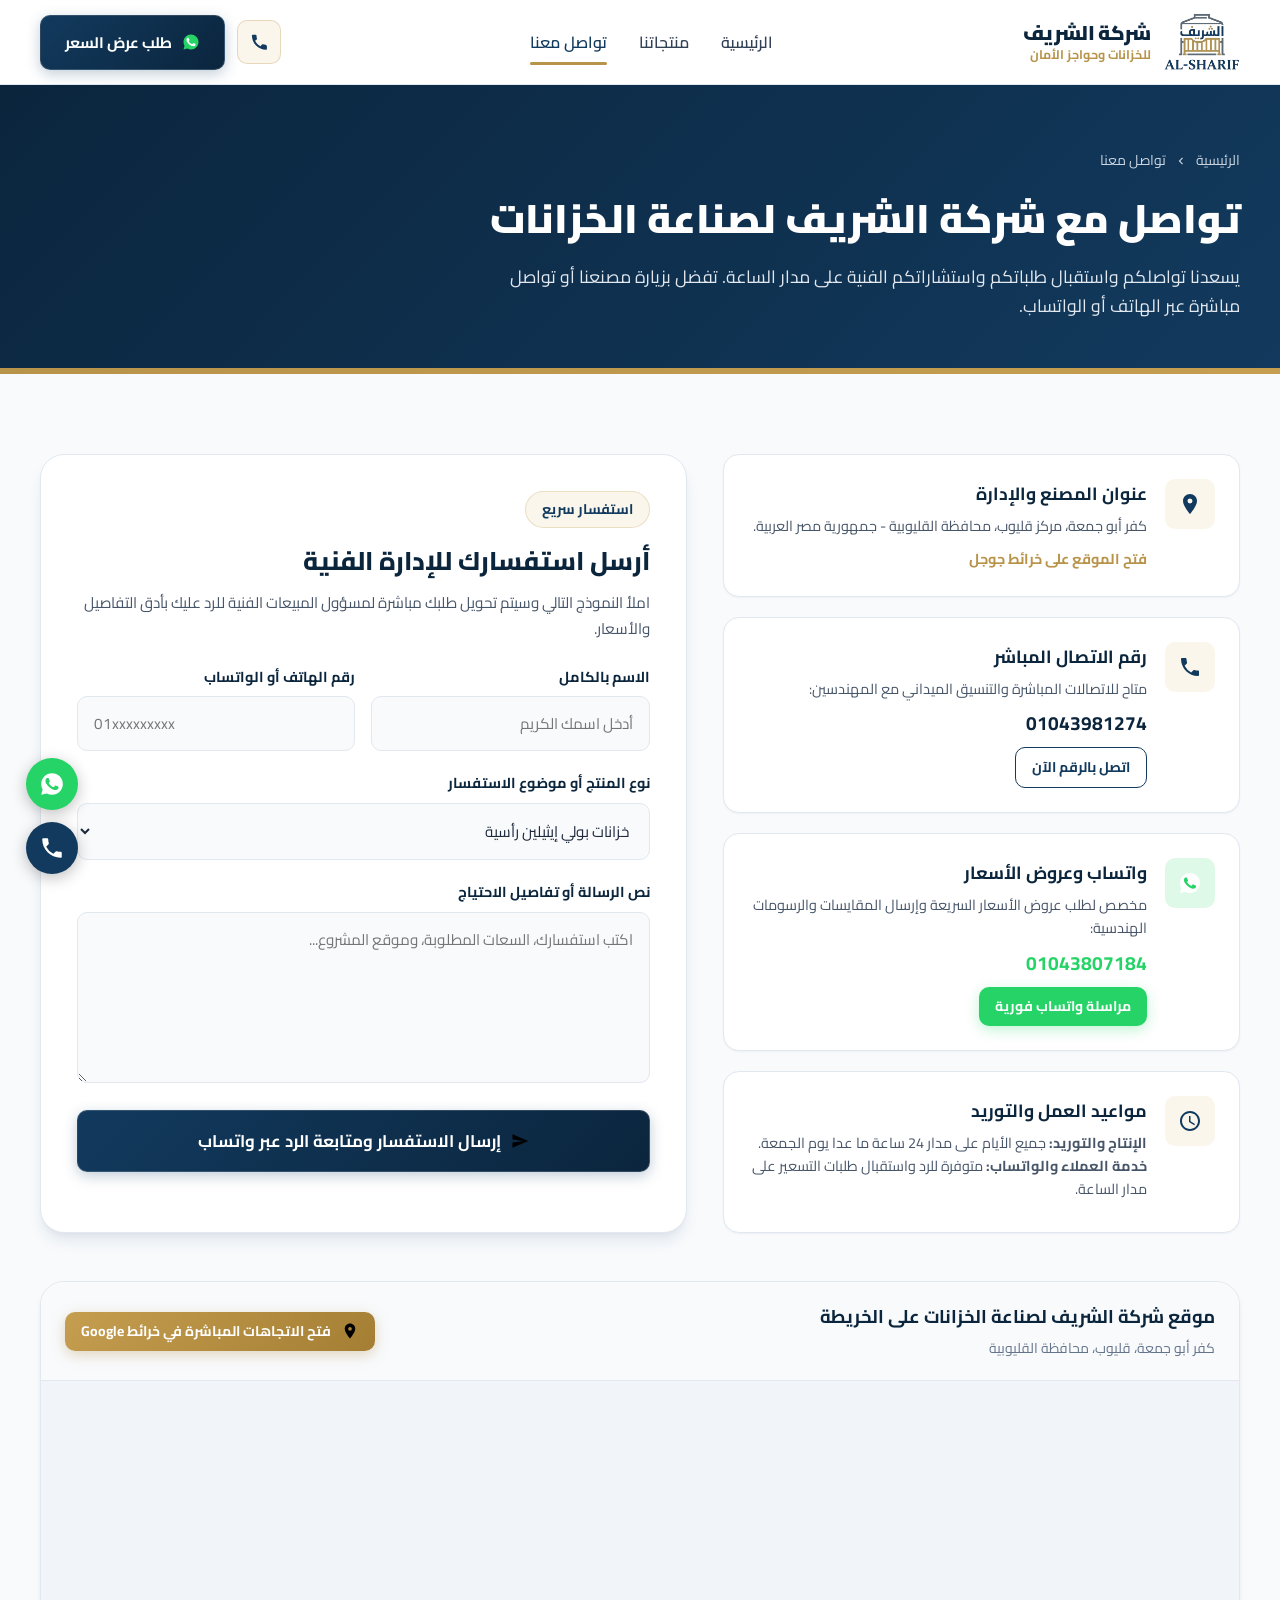
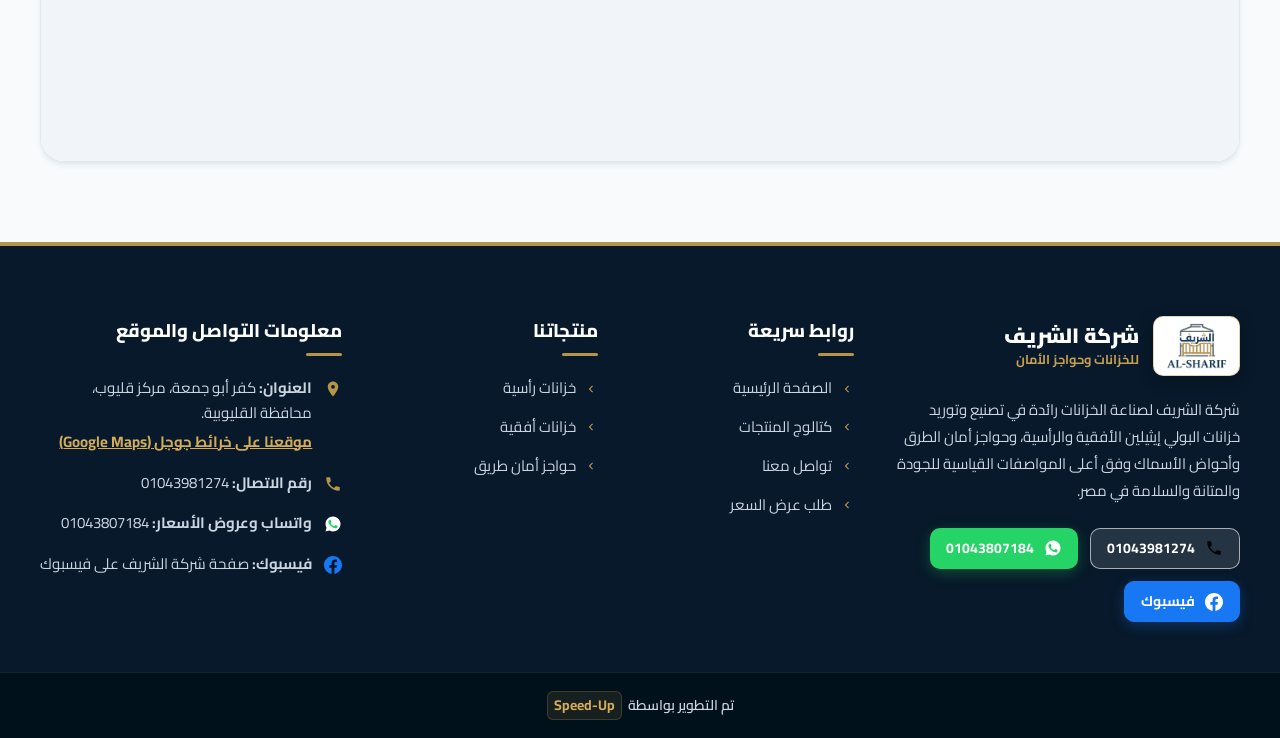
==== contact.html @ 02bcc5f8 "Initial commit: Alsherif website" ====
<!DOCTYPE html>
<html lang="ar" dir="rtl">
<head>
  <meta charset="UTF-8">
  <meta name="viewport" content="width=device-width, initial-scale=1.0">
  <meta http-equiv="X-UA-Compatible" content="ie=edge">
  
  <!-- Primary Meta Tags -->
  <title>تواصل معنا | شركة الشريف لصناعة الخزانات وحواجز الأمان</title>
  <meta name="title" content="تواصل معنا | شركة الشريف لصناعة الخزانات وحواجز الأمان">
  <meta name="description" content="تواصل مع مصنع شركة الشريف لصناعة الخزانات وحواجز الأمان في كفر أبو جمعة، مركز قليوب، محافظة القليوبية. هاتف: 01043981274، واتساب: 01043807184. استشارات فنية وعروض أسعار فورية.">
  <meta name="keywords" content="تواصل مع شركة الشريف, رقم مصنع الشريف للخزانات, عنوان مصنع خزانات قليوب, كفر ابو جمعة, اسعار خزانات المياه, ارقام مبيعات الخزانات">
  <meta name="author" content="شركة الشريف لصناعة الخزانات وحواجز الأمان">
  <meta name="publisher" content="شركة الشريف لصناعة الخزانات">
  <meta name="robots" content="index, follow, max-snippet:-1, max-image-preview:large, max-video-preview:-1">
  <meta name="theme-color" content="#031b2c">
  <link rel="canonical" href="contact.html">

  <!-- Geo-Targeting & Local SEO -->
  <meta name="geo.region" content="EG-KB">
  <meta name="geo.placename" content="قليوب، القليوبية، مصر">
  <meta name="geo.position" content="30.1792;31.2056">
  <meta name="ICBM" content="30.1792, 31.2056">

  <!-- Open Graph / Facebook -->
  <meta property="og:type" content="website">
  <meta property="og:locale" content="ar_EG">
  <meta property="og:site_name" content="شركة الشريف لصناعة الخزانات وحواجز الأمان">
  <meta property="og:title" content="تواصل معنا | شركة الشريف لصناعة الخزانات وحواجز الأمان">
  <meta property="og:description" content="أرقام هواتف، واتساب، وموقع مصنع شركة الشريف لصناعة الخزانات في قليوب - القليوبية. عروض أسعار ودعم فني على مدار 24 ساعة.">
  <meta property="og:image" content="assets/images/logo-solid.webp">
  <meta property="og:url" content="contact.html">

  <!-- Twitter Cards -->
  <meta name="twitter:card" content="summary_large_image">
  <meta name="twitter:title" content="تواصل معنا | شركة الشريف لصناعة الخزانات وحواجز الأمان">
  <meta name="twitter:description" content="أرقام هواتف وخرائط موقع مصنع شركة الشريف لصناعة الخزانات وحواجز الطرق في قليوب.">
  <meta name="twitter:image" content="assets/images/logo-solid.webp">

  <!-- Favicon -->
  <link rel="icon" type="image/webp" href="assets/images/favicon.webp">

  <!-- Stylesheet -->
  <link rel="stylesheet" href="assets/css/style.css">

  <!-- Schema.org JSON-LD Structured Data for Contact Page -->
  <script type="application/ld+json">
  {
    "@context": "https://schema.org",
    "@type": "ContactPage",
    "name": "صفحة التواصل مع شركة الشريف لصناعة الخزانات وحواجز الأمان",
    "description": "بيانات الاتصال وموقع مصنع شركة الشريف لصناعة الخزانات وحواجز الأمان في كفر أبو جمعة، قليوب، القليوبية.",
    "url": "contact.html",
    "mainEntity": {
      "@type": ["LocalBusiness", "Manufacturer"],
      "name": "شركة الشريف لصناعة الخزانات وحواجز الأمان",
      "alternateName": "شركة الشريف للخزانات",
      "telephone": "+201043981274",
      "email": "info@al-shariftanks.com",
      "image": "assets/images/logo-solid.webp",
      "logo": "assets/images/logo.webp",
      "address": {
        "@type": "PostalAddress",
        "streetAddress": "كفر أبو جمعة",
        "addressLocality": "مركز قليوب",
        "addressRegion": "محافظة القليوبية",
        "addressCountry": "EG"
      },
      "geo": {
        "@type": "GeoCoordinates",
        "latitude": 30.1792,
        "longitude": 31.2056
      },
      "hasMap": "https://maps.app.goo.gl/1Jkf1cG24rUDedsL8",
      "openingHoursSpecification": [
        {
          "@type": "OpeningHoursSpecification",
          "dayOfWeek": [
            "Saturday",
            "Sunday",
            "Monday",
            "Tuesday",
            "Wednesday",
            "Thursday"
          ],
          "opens": "00:00",
          "closes": "23:59"
        }
      ],
      "sameAs": [
        "https://www.facebook.com/profile.php?id=61594826639432"
      ]
    }
  }
  </script>
</head>
<body>

  <!-- Main Navbar -->
  <header class="navbar-main">
    <div class="container navbar-inner">
      <a href="index.html" class="brand-logo-link" aria-label="شركة الشريف للخزانات وحواجز الأمان">
        <img src="assets/images/logo.webp" alt="شعار شركة الشريف" class="brand-logo-img" width="180" height="60">
        <div class="brand-logo-text">
          <span class="brand-text-title">شركة الشريف</span>
          <span class="brand-text-sub">للخزانات وحواجز الأمان</span>
        </div>
      </a>

      <!-- Desktop Nav -->
      <nav aria-label="القائمة الرئيسية">
        <ul class="nav-links">
          <li><a href="index.html" class="nav-link">الرئيسية</a></li>
          <li><a href="products.html" class="nav-link">منتجاتنا</a></li>
          <li><a href="contact.html" class="nav-link active">تواصل معنا</a></li>
        </ul>
      </nav>

      <!-- Nav Actions -->
      <div class="nav-actions">
        <a href="tel:01043981274" class="btn-phone-quick" title="اتصل بنا: 01043981274" aria-label="الاتصال بالهاتف">
          <svg viewBox="0 0 24 24"><path d="M20.01 15.38c-1.23 0-2.42-.2-3.53-.56a.977.977 0 00-1.01.24l-1.57 1.97c-2.83-1.44-5.15-3.75-6.59-6.59l1.97-1.57c.28-.28.36-.67.25-1.02A11.36 11.36 0 019 4.29c0-.56-.45-1-1-1H4.5c-.55 0-1 .45-1 1 0 9.39 7.61 17 17 17 .55 0 1-.45 1-1v-3.5c0-.55-.45-1-.99-.91z"/></svg>
        </a>
        <button type="button" class="btn btn-primary js-open-quote-modal" data-product="طلب عام">
          <svg viewBox="0 0 24 24" width="22" height="22" aria-hidden="true" style="flex-shrink:0;">
            <path fill="#25D366" d="M12.012 2c-5.506 0-9.989 4.478-9.99 9.984a9.964 9.964 0 0 0 1.333 4.993L2 22l5.233-1.237a9.994 9.994 0 0 0 4.779 1.217h.004c5.505 0 9.988-4.478 9.989-9.984 0-2.669-1.037-5.176-2.925-7.064A9.923 9.923 0 0 0 12.012 2z"/>
            <path fill="#FFFFFF" d="M17.472 14.382c-.301-.15-1.767-.867-2.04-.966-.271-.101-.469-.15-.668.149-.198.299-.769.967-.941 1.166-.171.199-.343.224-.644.075-.3-.15-1.264-.462-2.408-1.475-.891-.788-1.493-1.762-1.665-2.06-.172-.299-.018-.46.131-.608.136-.135.301-.35.451-.524.151-.175.201-.299.301-.498.1-.2.051-.374-.025-.523-.076-.15-.671-1.62-.92-2.217-.243-.582-.49-.503-.673-.512-.174-.009-.373-.01-.572-.01-.2 0-.523.075-.797.373s-1.045 1.021-1.045 2.49 1.07 2.888 1.22 3.088c.15.199 2.107 3.215 5.103 4.512.713.308 1.27.492 1.704.629.716.228 1.368.196 1.882.119.574-.086 1.767-.723 2.016-1.42.249-.697.249-1.295.174-1.42-.074-.124-.273-.199-.573-.348z"/>
          </svg>
          <span>طلب عرض السعر</span>
        </button>
      </div>

      <!-- Mobile Call Link -->
      <a href="tel:01043981274" class="mobile-header-call" title="اتصل بنا: 01043981274" aria-label="اتصل بنا 01043981274">
        <svg viewBox="0 0 24 24" width="15" height="15" aria-hidden="true">
          <path fill="currentColor" d="M20.01 15.38c-1.23 0-2.42-.2-3.53-.56a.977.977 0 00-1.01.24l-1.57 1.97c-2.83-1.44-5.15-3.75-6.59-6.59l1.97-1.57c.28-.28.36-.67.25-1.02A11.36 11.36 0 019 4.29c0-.56-.45-1-1-1H4.5c-.55 0-1 .45-1 1 0 9.39 7.61 17 17 17 .55 0 1-.45 1-1v-3.5c0-.55-.45-1-.99-.91z"/>
        </svg>
        <span>01043981274</span>
      </a>

      <!-- Mobile Nav Toggle -->
      <button type="button" class="mobile-nav-toggle" id="mobileNavToggle" aria-label="فتح القائمة">
        <span></span>
        <span></span>
        <span></span>
      </button>
    </div>
  </header>

  <!-- Mobile Drawer -->
  <div class="mobile-drawer-overlay" id="drawerOverlay"></div>
  <aside class="mobile-drawer" id="mobileDrawer">
    <div class="drawer-header">
      <div class="drawer-brand">
        <img src="assets/images/logo.webp" alt="شركة الشريف" style="height: 48px; width: auto;">
        <div class="brand-logo-text">
          <span class="brand-text-title">شركة الشريف</span>
          <span class="brand-text-sub">للخزانات وحواجز الأمان</span>
        </div>
      </div>
      <button type="button" class="drawer-close" id="drawerClose" aria-label="إغلاق القائمة">
        <svg viewBox="0 0 24 24"><path d="M19 6.41L17.59 5 12 10.59 6.41 5 5 6.41 10.59 12 5 17.59 6.41 19 12 13.41 17.59 19 19 17.59 13.41 12z"/></svg>
      </button>
    </div>
    <ul class="drawer-links">
      <li><a href="index.html" class="drawer-link">الرئيسية</a></li>
      <li><a href="products.html" class="drawer-link">منتجاتنا</a></li>
      <li><a href="contact.html" class="drawer-link active">تواصل معنا</a></li>
    </ul>
    <div class="drawer-actions">
      <a href="tel:01043981274" class="btn btn-outline-navy" style="width: 100%;">
        <svg viewBox="0 0 24 24"><path d="M6.62 10.79a15.053 15.053 0 006.59 6.59l2.2-2.2c.27-.27.67-.36 1.02-.24 1.12.37 2.33.57 3.57.57.55 0 1 .45 1 1V20c0 .55-.45 1-1 1-9.39 0-17-7.61-17-17 0-.55.45-1 1-1h3.5c.55 0 1 .45 1 1 0 1.25.2 2.45.57 3.57.11.35.03.74-.25 1.02l-2.2 2.2z"/></svg>
        <span>اتصل بنا: 01043981274</span>
      </a>
      <button type="button" class="btn btn-accent js-open-quote-modal" style="width: 100%;">
        <svg viewBox="0 0 24 24" width="22" height="22" aria-hidden="true" style="flex-shrink:0;"><path fill="#25D366" d="M12.012 2c-5.506 0-9.989 4.478-9.99 9.984a9.964 9.964 0 0 0 1.333 4.993L2 22l5.233-1.237a9.994 9.994 0 0 0 4.779 1.217h.004c5.505 0 9.988-4.478 9.989-9.984 0-2.669-1.037-5.176-2.925-7.064A9.923 9.923 0 0 0 12.012 2z"/><path fill="#FFFFFF" d="M17.472 14.382c-.301-.15-1.767-.867-2.04-.966-.271-.101-.469-.15-.668.149-.198.299-.769.967-.941 1.166-.171.199-.343.224-.644.075-.3-.15-1.264-.462-2.408-1.475-.891-.788-1.493-1.762-1.665-2.06-.172-.299-.018-.46.131-.608.136-.135.301-.35.451-.524.151-.175.201-.299.301-.498.1-.2.051-.374-.025-.523-.076-.15-.671-1.62-.92-2.217-.243-.582-.49-.503-.673-.512-.174-.009-.373-.01-.572-.01-.2 0-.523.075-.797.373s-1.045 1.021-1.045 2.49 1.07 2.888 1.22 3.088c.15.199 2.107 3.215 5.103 4.512.713.308 1.27.492 1.704.629.716.228 1.368.196 1.882.119.574-.086 1.767-.723 2.016-1.42.249-.697.249-1.295.174-1.42-.074-.124-.273-.199-.573-.348z"/></svg>
        <span>طلب عرض السعر</span>
      </button>
    </div>
  </aside>

  <main>
    <!-- Page Header Banner -->
    <section class="page-header-banner">
      <div class="container">
        <div class="breadcrumbs">
          <a href="index.html">الرئيسية</a>
          <svg viewBox="0 0 24 24"><path d="M15.41 7.41L10.83 12l4.58 4.59L14 18l-6-6 6-6 1.41 1.41z"/></svg>
          <span>تواصل معنا</span>
        </div>
        <h1 style="font-size: 2.5rem; font-weight: 900; margin-bottom: 10px;">تواصل مع شركة الشريف لصناعة الخزانات</h1>
        <p style="color: var(--color-slate-200); font-size: 1.1rem; max-width: 750px;">
          يسعدنا تواصلكم واستقبال طلباتكم واستشاراتكم الفنية على مدار الساعة. تفضل بزيارة مصنعنا أو تواصل مباشرة عبر الهاتف أو الواتساب.
        </p>
      </div>
    </section>

    <!-- Main Contact Section -->
    <section class="contact-section">
      <div class="container">
        <div class="contact-layout-grid">

          <!-- Left Column: Contact Cards -->
          <div class="contact-cards-col">

            <!-- Card 1: Factory Location -->
            <div class="contact-info-card">
              <div class="contact-card-icon">
                <svg viewBox="0 0 24 24"><path d="M12 2C8.13 2 5 5.13 5 9c0 5.25 7 13 7 13s7-7.75 7-13c0-3.87-3.13-7-7-7zm0 9.5a2.5 2.5 0 010-5 2.5 2.5 0 010 5z"/></svg>
              </div>
              <div class="contact-card-body">
                <h3>عنوان المصنع والإدارة</h3>
                <p>كفر أبو جمعة، مركز قليوب، محافظة القليوبية - جمهورية مصر العربية.</p>
                <a href="https://maps.app.goo.gl/1Jkf1cG24rUDedsL8" target="_blank" rel="noopener noreferrer" class="contact-card-link">
                  <span>فتح الموقع على خرائط جوجل</span>
                  <svg viewBox="0 0 24 24"><path d="M14 5l7 7m0 0l-7 7m7-7H3"/></svg>
                </a>
              </div>
            </div>

            <!-- Card 2: Phone Call -->
            <div class="contact-info-card">
              <div class="contact-card-icon">
                <svg viewBox="0 0 24 24"><path d="M6.62 10.79a15.053 15.053 0 006.59 6.59l2.2-2.2c.27-.27.67-.36 1.02-.24 1.12.37 2.33.57 3.57.57.55 0 1 .45 1 1V20c0 .55-.45 1-1 1-9.39 0-17-7.61-17-17 0-.55.45-1 1-1h3.5c.55 0 1 .45 1 1 0 1.25.2 2.45.57 3.57.11.35.03.74-.25 1.02l-2.2 2.2z"/></svg>
              </div>
              <div class="contact-card-body">
                <h3>رقم الاتصال المباشر</h3>
                <p>متاح للاتصالات المباشرة والتنسيق الميداني مع المهندسين:</p>
                <div style="margin-bottom: 8px;">
                  <strong style="font-size: 1.2rem; color: var(--brand-navy-dark); direction: ltr; display: inline-block;">01043981274</strong>
                </div>
                <a href="tel:01043981274" class="btn btn-outline-navy btn-sm" style="display: inline-flex;">
                  <span>اتصل بالرقم الآن</span>
                </a>
              </div>
            </div>

            <!-- Card 3: WhatsApp & Quotes -->
            <div class="contact-info-card">
              <div class="contact-card-icon" style="background: rgba(37, 211, 102, 0.15); color: #25D366;">
                <svg viewBox="0 0 24 24" width="22" height="22" aria-hidden="true" style="flex-shrink:0;">
  <path fill="#FFFFFF" d="M12.012 2c-5.506 0-9.989 4.478-9.99 9.984a9.964 9.964 0 0 0 1.333 4.993L2 22l5.233-1.237a9.994 9.994 0 0 0 4.779 1.217h.004c5.505 0 9.988-4.478 9.989-9.984 0-2.669-1.037-5.176-2.925-7.064A9.923 9.923 0 0 0 12.012 2z"/>
  <path fill="#25D366" d="M17.472 14.382c-.301-.15-1.767-.867-2.04-.966-.271-.101-.469-.15-.668.149-.198.299-.769.967-.941 1.166-.171.199-.343.224-.644.075-.3-.15-1.264-.462-2.408-1.475-.891-.788-1.493-1.762-1.665-2.06-.172-.299-.018-.46.131-.608.136-.135.301-.35.451-.524.151-.175.201-.299.301-.498.1-.2.051-.374-.025-.523-.076-.15-.671-1.62-.92-2.217-.243-.582-.49-.503-.673-.512-.174-.009-.373-.01-.572-.01-.2 0-.523.075-.797.373s-1.045 1.021-1.045 2.49 1.07 2.888 1.22 3.088c.15.199 2.107 3.215 5.103 4.512.713.308 1.27.492 1.704.629.716.228 1.368.196 1.882.119.574-.086 1.767-.723 2.016-1.42.249-.697.249-1.295.174-1.42-.074-.124-.273-.199-.573-.348z"/>
</svg>
              </div>
              <div class="contact-card-body">
                <h3>واتساب وعروض الأسعار</h3>
                <p>مخصص لطلب عروض الأسعار السريعة وإرسال المقايسات والرسومات الهندسية:</p>
                <div style="margin-bottom: 8px;">
                  <strong style="font-size: 1.2rem; color: #25D366; direction: ltr; display: inline-block;">01043807184</strong>
                </div>
                <a href="https://wa.me/201043807184" target="_blank" rel="noopener noreferrer" class="btn btn-whatsapp btn-sm" style="display: inline-flex;">
                  <span>مراسلة واتساب فورية</span>
                </a>
              </div>
            </div>

            <!-- Card 4: Working Hours -->
            <div class="contact-info-card">
              <div class="contact-card-icon">
                <svg viewBox="0 0 24 24"><path d="M11.99 2C6.47 2 2 6.48 2 12s4.47 10 9.99 10C17.52 22 22 17.52 22 12S17.52 2 11.99 2zM12 20c-4.42 0-8-3.58-8-8s3.58-8 8-8 8 3.58 8 8-3.58 8-8 8zm.5-13H11v6l5.25 3.15.75-1.23-4.5-2.67z"/></svg>
              </div>
              <div class="contact-card-body">
                <h3>مواعيد العمل والتوريد</h3>
                <p>
                  <strong>الإنتاج والتوريد:</strong> جميع الأيام على مدار 24 ساعة ما عدا يوم الجمعة.<br>
                  <strong>خدمة العملاء والواتساب:</strong> متوفرة للرد واستقبال طلبات التسعير على مدار الساعة.
                </p>
              </div>
            </div>

          </div>

          <!-- Right Column: Interactive Contact Form -->
          <div class="contact-form-box">
            <div style="margin-bottom: 24px;">
              <div class="section-tag">استفسار سريع</div>
              <h2 style="font-size: 1.6rem; font-weight: 800; color: var(--brand-navy-dark); margin-bottom: 8px;">أرسل استفسارك للإدارة الفنية</h2>
              <p style="color: var(--color-slate-600); font-size: 0.95rem;">
                املأ النموذج التالي وسيتم تحويل طلبك مباشرة لمسؤول المبيعات الفنية للرد عليك بأدق التفاصيل والأسعار.
              </p>
            </div>

            <form id="contactPageForm">
              <div class="form-row-grid">
                <div class="form-group">
                  <label for="contactName" class="form-label">الاسم بالكامل</label>
                  <input type="text" id="contactName" class="form-control" placeholder="أدخل اسمك الكريم" required>
                </div>
                <div class="form-group">
                  <label for="contactPhone" class="form-label">رقم الهاتف أو الواتساب</label>
                  <input type="tel" id="contactPhone" class="form-control" placeholder="01xxxxxxxxx" required>
                </div>
              </div>

              <div class="form-group">
                <label for="contactSubject" class="form-label">نوع المنتج أو موضوع الاستفسار</label>
                <select id="contactSubject" class="form-control" required>
                  <option value="طلب عرض سعر خزانات رأسية">خزانات بولي إيثيلين رأسية</option>
                  <option value="طلب عرض سعر خزانات أفقية">خزانات بولي إيثيلين أفقية</option>
                  <option value="طلب عرض سعر حواجز أمان">حواجز أمان طريق بولي إيثيلين</option>
                  <option value="طلب عرض سعر أحواض استزراع سمكي">أحواض استزراع وتربية أسماك</option>
                  <option value="استشارة هندسية ومواصفات خاصة">استشارة هندسية ومواصفات خاصة</option>
                  <option value="موزع معتمد أو كميات مشاريع">موزع معتمد أو طلبيات مشاريع كبرى</option>
                </select>
              </div>

              <div class="form-group">
                <label for="contactMessage" class="form-label">نص الرسالة أو تفاصيل الاحتياج</label>
                <textarea id="contactMessage" class="form-control" rows="5" placeholder="اكتب استفسارك، السعات المطلوبة، وموقع المشروع..." required></textarea>
              </div>

              <button type="submit" class="btn btn-primary btn-lg" style="width: 100%;">
                <svg viewBox="0 0 24 24"><path d="M2.01 21L23 12 2.01 3 2 10l15 2-15 2z"/></svg>
                <span>إرسال الاستفسار ومتابعة الرد عبر واتساب</span>
              </button>
            </form>
          </div>

        </div>

        <!-- Google Maps Location Wrapper -->
        <div class="map-embed-wrapper">
          <div class="map-embed-header">
            <div>
              <h3>موقع شركة الشريف لصناعة الخزانات على الخريطة</h3>
              <p style="color: var(--color-slate-500); font-size: 0.875rem; margin-top: 4px;">كفر أبو جمعة، قليوب، محافظة القليوبية</p>
            </div>
            <a href="https://maps.app.goo.gl/1Jkf1cG24rUDedsL8" target="_blank" rel="noopener noreferrer" class="btn btn-accent btn-sm">
              <svg viewBox="0 0 24 24"><path d="M12 2C8.13 2 5 5.13 5 9c0 5.25 7 13 7 13s7-7.75 7-13c0-3.87-3.13-7-7-7zm0 9.5a2.5 2.5 0 010-5 2.5 2.5 0 010 5z"/></svg>
              <span>فتح الاتجاهات المباشرة في خرائط Google</span>
            </a>
          </div>
          <div class="map-iframe-container">
            <iframe 
              src="https://www.google.com/maps/embed?pb=!1m18!1m12!1m3!1d110403.49969248446!2d31.14441065!3d30.17757915!2m3!1f0!2f0!3f0!3m2!1i1024!2i768!4f13.1!3m3!1m2!1s0x14586c0717bb5d11%3A0xc47e3a96cb4d1c1a!2z2YLYhNmK2YjYqdiMINin2YTZgtmE2YrZiNio2YrYqQ!5e0!3m2!1sar!2seg!4v1710000000000!5m2!1sar!2seg" 
              title="موقع شركة الشريف للخزانات" 
              loading="lazy" 
              referrerpolicy="no-referrer-when-downgrade">
            </iframe>
          </div>
        </div>

      </div>
    </section>
  </main>

  <!-- Main Footer -->
  <footer class="footer-main">
    <div class="container">
      <div class="footer-grid">

        <!-- Col 1: About & Logo -->
        <div class="footer-col-about">
          <a href="index.html" class="footer-brand-link" aria-label="شركة الشريف للخزانات وحواجز الأمان">
            <img src="assets/images/logo.webp" alt="شركة الشريف لصناعة الخزانات" class="footer-logo" width="200" height="60">
            <div class="footer-brand-text">
              <span class="footer-brand-title">شركة الشريف</span>
              <span class="footer-brand-sub">للخزانات وحواجز الأمان</span>
            </div>
          </a>
          <p class="footer-about-text">
            شركة الشريف لصناعة الخزانات رائدة في تصنيع وتوريد خزانات البولي إيثيلين الأفقية والرأسية، وحواجز أمان الطرق وأحواض الأسماك وفق أعلى المواصفات القياسية للجودة والمتانة والسلامة في مصر.
          </p>
          <div class="footer-direct-actions">
            <a href="tel:01043981274" class="btn btn-outline-white btn-sm" title="اتصال هاتفي">
              <svg viewBox="0 0 24 24"><path d="M6.62 10.79a15.053 15.053 0 006.59 6.59l2.2-2.2c.27-.27.67-.36 1.02-.24 1.12.37 2.33.57 3.57.57.55 0 1 .45 1 1V20c0 .55-.45 1-1 1-9.39 0-17-7.61-17-17 0-.55.45-1 1-1h3.5c.55 0 1 .45 1 1 0 1.25.2 2.45.57 3.57.11.35.03.74-.25 1.02l-2.2 2.2z"/></svg>
              <span>01043981274</span>
            </a>
            <a href="https://wa.me/201043807184" target="_blank" rel="noopener noreferrer" class="btn btn-whatsapp btn-sm" title="واتساب">
              <svg viewBox="0 0 24 24" width="22" height="22" aria-hidden="true" style="flex-shrink:0;">
  <path fill="#FFFFFF" d="M12.012 2c-5.506 0-9.989 4.478-9.99 9.984a9.964 9.964 0 0 0 1.333 4.993L2 22l5.233-1.237a9.994 9.994 0 0 0 4.779 1.217h.004c5.505 0 9.988-4.478 9.989-9.984 0-2.669-1.037-5.176-2.925-7.064A9.923 9.923 0 0 0 12.012 2z"/>
  <path fill="#25D366" d="M17.472 14.382c-.301-.15-1.767-.867-2.04-.966-.271-.101-.469-.15-.668.149-.198.299-.769.967-.941 1.166-.171.199-.343.224-.644.075-.3-.15-1.264-.462-2.408-1.475-.891-.788-1.493-1.762-1.665-2.06-.172-.299-.018-.46.131-.608.136-.135.301-.35.451-.524.151-.175.201-.299.301-.498.1-.2.051-.374-.025-.523-.076-.15-.671-1.62-.92-2.217-.243-.582-.49-.503-.673-.512-.174-.009-.373-.01-.572-.01-.2 0-.523.075-.797.373s-1.045 1.021-1.045 2.49 1.07 2.888 1.22 3.088c.15.199 2.107 3.215 5.103 4.512.713.308 1.27.492 1.704.629.716.228 1.368.196 1.882.119.574-.086 1.767-.723 2.016-1.42.249-.697.249-1.295.174-1.42-.074-.124-.273-.199-.573-.348z"/>
</svg>
              <span>01043807184</span>
            </a>
            <a href="https://www.facebook.com/profile.php?id=61594826639432" target="_blank" rel="noopener noreferrer" class="btn btn-facebook btn-sm" title="صفحتنا على فيسبوك">
              <svg viewBox="0 0 24 24" width="18" height="18" aria-hidden="true" style="flex-shrink:0;">
                <path fill="currentColor" d="M24 12.073c0-6.627-5.373-12-12-12s-12 5.373-12 12c0 5.99 4.388 10.954 10.125 11.854v-8.385H7.078v-3.47h3.047V9.43c0-3.007 1.792-4.669 4.533-4.669 1.312 0 2.686.235 2.686.235v2.953H15.83c-1.491 0-1.956.925-1.956 1.874v2.25h3.328l-.532 3.47h-2.796v8.385C19.612 23.027 24 18.062 24 12.073z"/>
              </svg>
              <span>فيسبوك</span>
            </a>
          </div>
        </div>

        <!-- Col 2: Quick Links -->
        <div>
          <h4 class="footer-title">روابط سريعة</h4>
          <ul class="footer-links-list">
            <li><a href="index.html"><svg viewBox="0 0 24 24"><path d="M15.41 7.41L10.83 12l4.58 4.59L14 18l-6-6 6-6 1.41 1.41z"/></svg><span>الصفحة الرئيسية</span></a></li>
            <li><a href="products.html"><svg viewBox="0 0 24 24"><path d="M15.41 7.41L10.83 12l4.58 4.59L14 18l-6-6 6-6 1.41 1.41z"/></svg><span>كتالوج المنتجات</span></a></li>
            <li><a href="contact.html"><svg viewBox="0 0 24 24"><path d="M15.41 7.41L10.83 12l4.58 4.59L14 18l-6-6 6-6 1.41 1.41z"/></svg><span>تواصل معنا</span></a></li>
            <li><a href="#" class="js-open-quote-modal"><svg viewBox="0 0 24 24"><path d="M15.41 7.41L10.83 12l4.58 4.59L14 18l-6-6 6-6 1.41 1.41z"/></svg><span>طلب عرض السعر</span></a></li>
          </ul>
        </div>

        <!-- Col 3: Products -->
        <div>
          <h4 class="footer-title">منتجاتنا</h4>
          <ul class="footer-links-list">
            <li><a href="products.html#vertical"><svg viewBox="0 0 24 24"><path d="M15.41 7.41L10.83 12l4.58 4.59L14 18l-6-6 6-6 1.41 1.41z"/></svg><span>خزانات رأسية</span></a></li>
            <li><a href="products.html#horizontal"><svg viewBox="0 0 24 24"><path d="M15.41 7.41L10.83 12l4.58 4.59L14 18l-6-6 6-6 1.41 1.41z"/></svg><span>خزانات أفقية</span></a></li>
            <li><a href="products.html#barriers"><svg viewBox="0 0 24 24"><path d="M15.41 7.41L10.83 12l4.58 4.59L14 18l-6-6 6-6 1.41 1.41z"/></svg><span>حواجز أمان طريق</span></a></li>
          </ul>
        </div>

        <!-- Col 4: Contact Info & Location -->
        <div>
          <h4 class="footer-title">معلومات التواصل والموقع</h4>
          <ul class="footer-contact-items">
            <li class="footer-contact-item">
              <svg viewBox="0 0 24 24"><path d="M12 2C8.13 2 5 5.13 5 9c0 5.25 7 13 7 13s7-7.75 7-13c0-3.87-3.13-7-7-7zm0 9.5a2.5 2.5 0 010-5 2.5 2.5 0 010 5z"/></svg>
              <div>
                <strong>العنوان:</strong> كفر أبو جمعة، مركز قليوب، محافظة القليوبية.
                <div style="margin-top: 4px;">
                  <a href="https://maps.app.goo.gl/1Jkf1cG24rUDedsL8" target="_blank" rel="noopener noreferrer" style="color: var(--brand-cyan-light); font-weight: 700; text-decoration: underline;">
                    موقعنا على خرائط جوجل (Google Maps)
                  </a>
                </div>
              </div>
            </li>
            <li class="footer-contact-item">
              <svg viewBox="0 0 24 24"><path d="M6.62 10.79a15.053 15.053 0 006.59 6.59l2.2-2.2c.27-.27.67-.36 1.02-.24 1.12.37 2.33.57 3.57.57.55 0 1 .45 1 1V20c0 .55-.45 1-1 1-9.39 0-17-7.61-17-17 0-.55.45-1 1-1h3.5c.55 0 1 .45 1 1 0 1.25.2 2.45.57 3.57.11.35.03.74-.25 1.02l-2.2 2.2z"/></svg>
              <div>
                <strong>رقم الاتصال:</strong> <a href="tel:01043981274">01043981274</a>
              </div>
            </li>
            <li class="footer-contact-item">
              <svg viewBox="0 0 24 24" width="22" height="22" aria-hidden="true" style="flex-shrink:0;">
  <path fill="#FFFFFF" d="M12.012 2c-5.506 0-9.989 4.478-9.99 9.984a9.964 9.964 0 0 0 1.333 4.993L2 22l5.233-1.237a9.994 9.994 0 0 0 4.779 1.217h.004c5.505 0 9.988-4.478 9.989-9.984 0-2.669-1.037-5.176-2.925-7.064A9.923 9.923 0 0 0 12.012 2z"/>
  <path fill="#25D366" d="M17.472 14.382c-.301-.15-1.767-.867-2.04-.966-.271-.101-.469-.15-.668.149-.198.299-.769.967-.941 1.166-.171.199-.343.224-.644.075-.3-.15-1.264-.462-2.408-1.475-.891-.788-1.493-1.762-1.665-2.06-.172-.299-.018-.46.131-.608.136-.135.301-.35.451-.524.151-.175.201-.299.301-.498.1-.2.051-.374-.025-.523-.076-.15-.671-1.62-.92-2.217-.243-.582-.49-.503-.673-.512-.174-.009-.373-.01-.572-.01-.2 0-.523.075-.797.373s-1.045 1.021-1.045 2.49 1.07 2.888 1.22 3.088c.15.199 2.107 3.215 5.103 4.512.713.308 1.27.492 1.704.629.716.228 1.368.196 1.882.119.574-.086 1.767-.723 2.016-1.42.249-.697.249-1.295.174-1.42-.074-.124-.273-.199-.573-.348z"/>
</svg>
              <div>
                <strong>واتساب وعروض الأسعار:</strong> <a href="https://wa.me/201043807184" target="_blank" rel="noopener noreferrer">01043807184</a>
              </div>
            </li>
            <li class="footer-contact-item">
              <svg viewBox="0 0 24 24" width="20" height="20" aria-hidden="true" style="flex-shrink:0;">
                <path fill="#1877F2" d="M24 12.073c0-6.627-5.373-12-12-12s-12 5.373-12 12c0 5.99 4.388 10.954 10.125 11.854v-8.385H7.078v-3.47h3.047V9.43c0-3.007 1.792-4.669 4.533-4.669 1.312 0 2.686.235 2.686.235v2.953H15.83c-1.491 0-1.956.925-1.956 1.874v2.25h3.328l-.532 3.47h-2.796v8.385C19.612 23.027 24 18.062 24 12.073z"/>
              </svg>
              <div>
                <strong>فيسبوك:</strong> <a href="https://www.facebook.com/profile.php?id=61594826639432" target="_blank" rel="noopener noreferrer">صفحة شركة الشريف على فيسبوك</a>
              </div>
            </li>
          </ul>
        </div>

      </div>
    </div>

    <!-- Bottom Developer Attribution -->
    <div class="footer-bottom-bar">
      <div class="container footer-bottom-inner">
        <div class="speed-up-attribution">
          <span>تم التطوير بواسطة</span>
          <a href="https://speed-up.tech/" target="_blank" rel="noopener noreferrer" class="speed-up-link" title="Speed-Up Technology">Speed-Up</a>
        </div>
      </div>
    </div>
  </footer>

  <!-- Floating Quick Actions -->
  <div class="floating-actions" aria-label="أزرار التواصل السريع">
    <a href="https://wa.me/201043807184" target="_blank" rel="noopener noreferrer" class="floating-btn floating-btn-whatsapp" title="تواصل عبر واتساب: 01043807184" aria-label="مراسلة واتساب">
      <svg viewBox="0 0 24 24" width="22" height="22" aria-hidden="true" style="flex-shrink:0;">
  <path fill="#FFFFFF" d="M12.012 2c-5.506 0-9.989 4.478-9.99 9.984a9.964 9.964 0 0 0 1.333 4.993L2 22l5.233-1.237a9.994 9.994 0 0 0 4.779 1.217h.004c5.505 0 9.988-4.478 9.989-9.984 0-2.669-1.037-5.176-2.925-7.064A9.923 9.923 0 0 0 12.012 2z"/>
  <path fill="#25D366" d="M17.472 14.382c-.301-.15-1.767-.867-2.04-.966-.271-.101-.469-.15-.668.149-.198.299-.769.967-.941 1.166-.171.199-.343.224-.644.075-.3-.15-1.264-.462-2.408-1.475-.891-.788-1.493-1.762-1.665-2.06-.172-.299-.018-.46.131-.608.136-.135.301-.35.451-.524.151-.175.201-.299.301-.498.1-.2.051-.374-.025-.523-.076-.15-.671-1.62-.92-2.217-.243-.582-.49-.503-.673-.512-.174-.009-.373-.01-.572-.01-.2 0-.523.075-.797.373s-1.045 1.021-1.045 2.49 1.07 2.888 1.22 3.088c.15.199 2.107 3.215 5.103 4.512.713.308 1.27.492 1.704.629.716.228 1.368.196 1.882.119.574-.086 1.767-.723 2.016-1.42.249-.697.249-1.295.174-1.42-.074-.124-.273-.199-.573-.348z"/>
</svg>
      <span class="floating-tooltip">طلب سعر عبر واتساب</span>
    </a>
    <a href="tel:01043981274" class="floating-btn floating-btn-phone" title="اتصال مباشر: 01043981274" aria-label="الاتصال بالهاتف">
      <svg viewBox="0 0 24 24"><path d="M6.62 10.79a15.053 15.053 0 006.59 6.59l2.2-2.2c.27-.27.67-.36 1.02-.24 1.12.37 2.33.57 3.57.57.55 0 1 .45 1 1V20c0 .55-.45 1-1 1-9.39 0-17-7.61-17-17 0-.55.45-1 1-1h3.5c.55 0 1 .45 1 1 0 1.25.2 2.45.57 3.57.11.35.03.74-.25 1.02l-2.2 2.2z"/></svg>
      <span class="floating-tooltip">اتصال مباشر</span>
    </a>
  </div>

  <!-- Modal: Quote Request -->
  <div class="modal-backdrop" id="quoteModal" role="dialog" aria-modal="true" aria-labelledby="modalTitle">
    <div class="modal-dialog">
      <div class="modal-header">
        <h3 id="modalTitle">طلب عرض سعر من شركة الشريف</h3>
        <button type="button" class="modal-close-btn js-close-quote-modal" aria-label="إغلاق النافذة">
          <svg viewBox="0 0 24 24"><path d="M19 6.41L17.59 5 12 10.59 6.41 5 5 6.41 10.59 12 5 17.59 6.41 19 12 13.41 17.59 19 19 17.59 13.41 12z"/></svg>
        </button>
      </div>
      <div class="modal-body">
        <form id="quoteRequestForm">
          <div class="form-group">
            <label for="quoteProduct" class="form-label">المنتج المطلوب</label>
                        <select id="quoteProduct" class="form-control" required>
              <option value="" disabled selected>-- اختر المنتج المطلوب --</option>
              <optgroup label="خزانات مياه بولي إيثيلين رأسية">
                <option value="خزان رأسي 500 لتر">خزان رأسي 500 لتر</option>
                <option value="خزان رأسي 1,000 لتر">خزان رأسي 1,000 لتر</option>
                <option value="خزان رأسي 1,500 لتر">خزان رأسي 1,500 لتر</option>
                <option value="خزان رأسي 2,000 لتر">خزان رأسي 2,000 لتر</option>
                <option value="خزان رأسي 3,000 لتر">خزان رأسي 3,000 لتر</option>
                <option value="خزان رأسي 5,000 لتر">خزان رأسي 5,000 لتر</option>
                <option value="خزان رأسي 7,500 لتر">خزان رأسي 7,500 لتر</option>
                <option value="خزان رأسي 10,000 لتر">خزان رأسي 10,000 لتر</option>
                <option value="خزان رأسي 15,000 لتر">خزان رأسي 15,000 لتر</option>
                <option value="خزان رأسي 20,000 لتر">خزان رأسي 20,000 لتر</option>
                <option value="خزان رأسي 30,000 لتر">خزان رأسي 30,000 لتر</option>
                <option value="حوض استزراع وتربية أسماك 1,000 لتر">حوض استزراع وتربية أسماك 1,000 لتر</option>
              </optgroup>
              <optgroup label="خزانات مياه بولي إيثيلين أفقية">
                <option value="خزان أفقي 500 لتر">خزان أفقي 500 لتر</option>
                <option value="خزان أفقي 1,000 لتر">خزان أفقي 1,000 لتر</option>
                <option value="خزان أفقي 2,000 لتر">خزان أفقي 2,000 لتر</option>
                <option value="خزان أفقي 3,000 لتر">خزان أفقي 3,000 لتر</option>
                <option value="خزان أفقي 5,000 لتر">خزان أفقي 5,000 لتر</option>
                <option value="خزان أفقي 10,000 لتر">خزان أفقي 10,000 لتر</option>
                <option value="خزان أفقي 20,000 لتر">خزان أفقي 20,000 لتر</option>
              </optgroup>
              <optgroup label="حواجز أمان الطرق بولي إيثيلين">
                <option value="حاجز أمان بولي إيثيلين برتقالي مفرد">حاجز أمان بولي إيثيلين برتقالي مفرد</option>
                <option value="حاجز أمان بولي إيثيلين أزرق مفرد">حاجز أمان بولي إيثيلين أزرق مفرد</option>
                <option value="سلسلة حواجز أمان برتقالية متصلة">سلسلة حواجز أمان برتقالية متصلة</option>
                <option value="سلسلة حواجز أمان زرقاء متصلة">سلسلة حواجز أمان زرقاء متصلة</option>
              </optgroup>
              <optgroup label="خيارات أخرى">
                <option value="طلب عام / تصنيع بمواصفات خاصة">طلب عام / تصنيع بمواصفات خاصة</option>
              </optgroup>
            </select>
          </div>

          <div class="form-row-grid">
            <div class="form-group">
              <label for="quoteName" class="form-label">الاسم بالكامل / اسم الشركة</label>
              <input type="text" id="quoteName" class="form-control" placeholder="مثال: م. أحمد مصطفى" required>
            </div>
            <div class="form-group">
              <label for="quotePhone" class="form-label">رقم الهاتف أو الواتساب</label>
              <input type="tel" id="quotePhone" class="form-control" placeholder="01xxxxxxxxx" required>
            </div>
          </div>

          <div class="form-row-grid">
            <div class="form-group">
              <label for="quoteCapacity" class="form-label">السعة المطلوبة أو الكمية</label>
              <input type="text" id="quoteCapacity" class="form-control" placeholder="مثال: 5000 لتر أو عدد 10 حواجز" required>
            </div>
            <div class="form-group">
              <label for="quoteLocation" class="form-label">مكان التوريد</label>
              <input type="text" id="quoteLocation" class="form-control" placeholder="مثال: قليوب / التجمع / العبور" required>
            </div>
          </div>

          <div class="form-group">
            <label for="quoteNotes" class="form-label">ملاحظات أو مواصفات خاصة (اختياري)</label>
            <textarea id="quoteNotes" class="form-control" rows="3" placeholder="أية مواصفات فنية إضافية، نوع السائل، نوع الملحقات المطلوبة..."></textarea>
          </div>

          <button type="submit" class="btn btn-whatsapp btn-quote-submit">
            <svg viewBox="0 0 24 24" width="22" height="22" aria-hidden="true" style="flex-shrink:0;">
  <path fill="#FFFFFF" d="M12.012 2c-5.506 0-9.989 4.478-9.99 9.984a9.964 9.964 0 0 0 1.333 4.993L2 22l5.233-1.237a9.994 9.994 0 0 0 4.779 1.217h.004c5.505 0 9.988-4.478 9.989-9.984 0-2.669-1.037-5.176-2.925-7.064A9.923 9.923 0 0 0 12.012 2z"/>
  <path fill="#25D366" d="M17.472 14.382c-.301-.15-1.767-.867-2.04-.966-.271-.101-.469-.15-.668.149-.198.299-.769.967-.941 1.166-.171.199-.343.224-.644.075-.3-.15-1.264-.462-2.408-1.475-.891-.788-1.493-1.762-1.665-2.06-.172-.299-.018-.46.131-.608.136-.135.301-.35.451-.524.151-.175.201-.299.301-.498.1-.2.051-.374-.025-.523-.076-.15-.671-1.62-.92-2.217-.243-.582-.49-.503-.673-.512-.174-.009-.373-.01-.572-.01-.2 0-.523.075-.797.373s-1.045 1.021-1.045 2.49 1.07 2.888 1.22 3.088c.15.199 2.107 3.215 5.103 4.512.713.308 1.27.492 1.704.629.716.228 1.368.196 1.882.119.574-.086 1.767-.723 2.016-1.42.249-.697.249-1.295.174-1.42-.074-.124-.273-.199-.573-.348z"/>
</svg>
            <span>إرسال طلب التسعير عبر واتساب</span>
          </button>
        </form>
      </div>
    </div>
  </div>

  <script src="assets/js/main.js"></script>
</body>
</html>
---- assets/css/style.css ----
/* ==========================================================================
   شركة الشريف لصناعة الخزانات - Main Stylesheet
   الهوية البصرية: كحلي ملكي راقٍ وذهبي صناعي ورمادي ستيل متطابق مع الشعار الجديد
   Native CSS - No AI markers - Pure Clean Typography & SVG icons
   ========================================================================== */

@import url('https://fonts.googleapis.com/css2?family=Cairo:wght@300;400;500;600;700;800;900&family=Tajawal:wght@400;500;700&display=swap');

:root {
  /* Brand Color Palette - متوافق بالكامل مع الشعار الجديد */
  --brand-navy: #123A5E;
  --brand-navy-dark: #0B253D;
  --brand-navy-deep: #07192A;
  --brand-cyan: #B8934A; /* ذهبي / نحاسي الشعار */
  --brand-cyan-light: #D4AB58;
  --brand-cyan-soft: #FBF6EC;
  --brand-accent: #C59E50;
  --brand-gold: #B8934A;
  --brand-gold-light: #D4AB58;
  --brand-gold-soft: #FBF6EC;
  --brand-steel: #5A6B7C; /* لون رمادي ستيل الخزان في الشعار */
  --brand-steel-light: #7E90A2;

  /* Neutral Shades */
  --color-white: #FFFFFF;
  --color-slate-50: #F8FAFC;
  --color-slate-100: #F1F5F9;
  --color-slate-200: #E2E8F0;
  --color-slate-300: #CBD5E1;
  --color-slate-400: #94A3B8;
  --color-slate-500: #64748B;
  --color-slate-600: #475569;
  --color-slate-700: #334155;
  --color-slate-800: #1E293B;
  --color-slate-900: #0F172A;

  /* State Colors */
  --color-success: #16A34A;
  --color-warning: #D97706;
  --color-danger: #DC2626;

  /* Shadows */
  --shadow-sm: 0 1px 2px 0 rgba(18, 58, 94, 0.05);
  --shadow-md: 0 4px 6px -1px rgba(18, 58, 94, 0.08), 0 2px 4px -2px rgba(18, 58, 94, 0.06);
  --shadow-lg: 0 10px 15px -3px rgba(18, 58, 94, 0.1), 0 4px 6px -4px rgba(18, 58, 94, 0.07);
  --shadow-xl: 0 20px 25px -5px rgba(18, 58, 94, 0.12), 0 8px 10px -6px rgba(18, 58, 94, 0.08);
  --shadow-glow: 0 0 25px rgba(184, 147, 74, 0.32);

  /* Transitions & Radii */
  --radius-sm: 6px;
  --radius-md: 10px;
  --radius-lg: 16px;
  --radius-xl: 24px;
  --radius-full: 9999px;
  --transition-fast: 0.18s ease;
  --transition-normal: 0.3s cubic-bezier(0.4, 0, 0.2, 1);
  --transition-smooth: 0.5s cubic-bezier(0.16, 1, 0.3, 1);

  /* Typography */
  --font-main: 'Cairo', system-ui, -apple-system, sans-serif;
  --font-heading: 'Cairo', system-ui, sans-serif;
}

/* Reset & Box Sizing */
*, *::before, *::after {
  box-sizing: border-box;
  margin: 0;
  padding: 0;
}

html {
  font-family: var(--font-main);
  direction: rtl;
  text-align: right;
  scroll-behavior: smooth;
  -webkit-font-smoothing: antialiased;
  -moz-osx-font-smoothing: grayscale;
  background-color: var(--color-slate-50);
  color: var(--color-slate-800);
  overflow-x: hidden;
  max-width: 100%;
  width: 100%;
}

body {
  min-height: 100vh;
  display: flex;
  flex-direction: column;
  overflow-x: hidden;
  max-width: 100%;
  width: 100%;
  position: relative;
  line-height: 1.65;
  font-size: 16px;
}

img, svg {
  display: block;
  max-width: 100%;
}

a {
  color: inherit;
  text-decoration: none;
  transition: color var(--transition-fast);
}

button, input, select, textarea {
  font-family: inherit;
  font-size: inherit;
  color: inherit;
}

button {
  cursor: pointer;
  border: none;
  background: none;
}

/* Container */
.container {
  width: 100%;
  max-width: 1240px;
  margin-left: auto;
  margin-right: auto;
  padding-left: 20px;
  padding-right: 20px;
}

/* Typography Helpers */
.section-tag {
  display: inline-flex;
  align-items: center;
  gap: 8px;
  padding: 6px 16px;
  background-color: var(--brand-cyan-soft);
  color: var(--brand-navy);
  font-size: 0.875rem;
  font-weight: 700;
  border-radius: var(--radius-full);
  border: 1px solid rgba(184, 147, 74, 0.25);
  margin-bottom: 12px;
}

.section-tag svg {
  width: 16px;
  height: 16px;
  fill: currentColor;
}

.section-title {
  font-size: 2.25rem;
  font-weight: 800;
  color: var(--brand-navy-dark);
  line-height: 1.3;
  margin-bottom: 14px;
}

.section-subtitle {
  font-size: 1.0625rem;
  color: var(--color-slate-600);
  max-width: 680px;
  line-height: 1.7;
}

.section-header {
  margin-bottom: 48px;
}

.section-header.text-center {
  text-align: center;
}

.section-header.text-center .section-subtitle {
  margin-left: auto;
  margin-right: auto;
}

/* Buttons */
.btn {
  display: inline-flex;
  align-items: center;
  justify-content: center;
  gap: 10px;
  padding: 12px 24px;
  font-weight: 700;
  font-size: 0.95rem;
  border-radius: var(--radius-md);
  transition: all var(--transition-normal);
  white-space: nowrap;
}

.btn svg {
  width: 18px;
  height: 18px;
  flex-shrink: 0;
  transition: transform var(--transition-fast);
}

.btn:hover svg {
  transform: translateX(-3px);
}

.btn-primary {
  background: linear-gradient(135deg, var(--brand-navy) 0%, var(--brand-navy-dark) 100%);
  color: var(--color-white);
  box-shadow: 0 4px 14px rgba(10, 61, 98, 0.25);
  border: 1px solid rgba(255, 255, 255, 0.15);
}

.btn-primary:hover {
  background: linear-gradient(135deg, var(--brand-navy-dark) 0%, #021a2c 100%);
  box-shadow: 0 6px 20px rgba(10, 61, 98, 0.35);
  transform: translateY(-2px);
}

.btn-accent {
  background: linear-gradient(135deg, #C59E50 0%, #A47E33 100%);
  color: var(--color-white);
  box-shadow: 0 4px 14px rgba(184, 147, 74, 0.35);
}

.btn-accent:hover {
  background: linear-gradient(135deg, #D6AF61 0%, #B8934A 100%);
  box-shadow: 0 6px 20px rgba(184, 147, 74, 0.45);
  transform: translateY(-2px);
}

.btn-outline-white {
  background: rgba(255, 255, 255, 0.12);
  color: var(--color-white);
  border: 1.5px solid rgba(255, 255, 255, 0.6);
  backdrop-filter: blur(8px);
}

.btn-outline-white:hover {
  background: var(--color-white);
  color: var(--brand-navy-dark);
  border-color: var(--color-white);
  transform: translateY(-2px);
}

.btn-outline-navy {
  background: transparent;
  color: var(--brand-navy);
  border: 1.5px solid var(--brand-navy);
}

.btn-outline-navy:hover {
  background: var(--brand-navy);
  color: var(--color-white);
  transform: translateY(-2px);
}

.btn-whatsapp {
  background: #25D366;
  color: var(--color-white);
  box-shadow: 0 4px 14px rgba(37, 211, 102, 0.28);
}

.btn-whatsapp:hover {
  background: #20BA5A;
  box-shadow: 0 6px 20px rgba(37, 211, 102, 0.38);
  transform: translateY(-2px);
}

.btn-facebook {
  background: #1877F2;
  color: var(--color-white);
  box-shadow: 0 4px 14px rgba(24, 119, 242, 0.28);
  border: 1px solid #1877F2;
}

.btn-facebook:hover {
  background: #1565C0;
  color: var(--color-white);
  box-shadow: 0 6px 20px rgba(24, 119, 242, 0.38);
  transform: translateY(-2px);
}

.btn-sm {
  padding: 8px 16px;
  font-size: 0.875rem;
}

.btn-lg {
  padding: 14px 30px;
  font-size: 1.05rem;
}

/* ==========================================================================
   Header & Navigation
   ========================================================================== */

/* Top bar */
.topbar {
  background-color: var(--brand-navy-dark);
  color: var(--color-slate-300);
  font-size: 0.8125rem;
  padding: 8px 0;
  border-bottom: 1px solid rgba(255, 255, 255, 0.08);
}

.topbar-wrapper {
  display: flex;
  justify-content: space-between;
  align-items: center;
  flex-wrap: wrap;
  gap: 12px;
}

.topbar-contacts {
  display: flex;
  align-items: center;
  gap: 20px;
  flex-wrap: wrap;
}

.topbar-item {
  display: inline-flex;
  align-items: center;
  gap: 6px;
  color: var(--color-slate-200);
  transition: color var(--transition-fast);
}

.topbar-item svg {
  width: 14px;
  height: 14px;
  fill: var(--brand-cyan);
}

.topbar-item:hover {
  color: var(--brand-cyan-light);
}

.topbar-location {
  display: inline-flex;
  align-items: center;
  gap: 6px;
  color: var(--color-slate-300);
}

.topbar-location svg {
  width: 14px;
  height: 14px;
  fill: var(--brand-cyan);
}

.topbar-location a:hover {
  color: var(--brand-cyan-light);
  text-decoration: underline;
}

/* Main Navbar */
.navbar-main {
  position: sticky;
  top: 0;
  z-index: 1000;
  background-color: rgba(255, 255, 255, 0.98);
  backdrop-filter: blur(12px);
  border-bottom: 1px solid var(--color-slate-200);
  box-shadow: var(--shadow-sm);
  transition: all var(--transition-normal);
}

.navbar-main.is-scrolled {
  box-shadow: var(--shadow-md);
  background-color: rgba(255, 255, 255, 0.98);
}

.navbar-inner {
  display: flex;
  align-items: center;
  justify-content: space-between;
  height: 84px;
}

.brand-logo-link {
  display: flex;
  align-items: center;
  gap: 12px;
  text-decoration: none;
}

.brand-logo-img {
  height: 58px;
  width: auto;
  object-fit: contain;
  transition: transform var(--transition-normal);
  flex-shrink: 0;
}

.brand-logo-link:hover .brand-logo-img {
  transform: scale(1.03);
}

.brand-logo-text {
  display: flex;
  flex-direction: column;
  justify-content: center;
  text-align: right;
}

.brand-text-title {
  font-size: 1.25rem;
  font-weight: 900;
  color: var(--brand-navy-dark);
  line-height: 1.2;
  letter-spacing: -0.3px;
  white-space: nowrap;
}

.brand-text-sub {
  font-size: 0.78rem;
  font-weight: 700;
  color: #B8934A;
  line-height: 1.2;
  margin-top: 3px;
  white-space: nowrap;
}

.drawer-brand {
  display: flex;
  align-items: center;
  gap: 10px;
}

.nav-links {
  display: flex;
  align-items: center;
  gap: 32px;
  list-style: none;
}

.nav-link {
  position: relative;
  font-weight: 600;
  font-size: 1rem;
  color: var(--color-slate-700);
  padding: 8px 0;
  transition: color var(--transition-fast);
}

.nav-link::after {
  content: '';
  position: absolute;
  bottom: 0;
  right: 0;
  width: 0;
  height: 3px;
  background-color: var(--brand-cyan);
  border-radius: var(--radius-full);
  transition: width var(--transition-normal);
}

.nav-link:hover,
.nav-link.active {
  color: var(--brand-navy);
}

.nav-link:hover::after,
.nav-link.active::after {
  width: 100%;
}

.nav-actions {
  display: flex;
  align-items: center;
  gap: 12px;
}

.btn-phone-quick {
  display: inline-flex;
  align-items: center;
  justify-content: center;
  width: 44px;
  height: 44px;
  border-radius: var(--radius-md);
  background-color: var(--brand-cyan-soft);
  color: var(--brand-navy);
  border: 1px solid rgba(184, 147, 74, 0.3);
  transition: all var(--transition-fast);
}

.btn-phone-quick svg {
  width: 20px;
  height: 20px;
  fill: currentColor;
}

.btn-phone-quick:hover {
  background-color: var(--brand-navy);
  color: var(--color-white);
  border-color: var(--brand-navy);
  transform: translateY(-2px);
}

/* Mobile Call Link & Toggle */
.mobile-header-call {
  display: none;
}

.mobile-nav-toggle {
  display: none;
  flex-direction: column;
  justify-content: center;
  gap: 5px;
  width: 42px;
  height: 42px;
  padding: 8px;
  background: var(--color-slate-100);
  border-radius: var(--radius-sm);
  border: 1px solid var(--color-slate-200);
}

.mobile-nav-toggle span {
  display: block;
  width: 100%;
  height: 2.5px;
  background-color: var(--brand-navy);
  border-radius: 2px;
  transition: all var(--transition-normal);
}

/* Mobile Drawer */
.mobile-drawer {
  position: fixed;
  top: 0;
  right: 0;
  width: 310px;
  max-width: 85vw;
  height: 100vh;
  height: 100dvh;
  background-color: var(--color-white);
  z-index: 1200;
  box-shadow: -10px 0 35px rgba(7, 25, 42, 0.25);
  display: flex;
  flex-direction: column;
  padding: 24px 20px;
  transform: translateX(105%);
  visibility: hidden;
  pointer-events: none;
  transition: transform 0.35s cubic-bezier(0.16, 1, 0.3, 1), visibility 0.35s;
}

.mobile-drawer.is-open {
  transform: translateX(0);
  visibility: visible;
  pointer-events: auto;
}

.mobile-drawer-overlay {
  position: fixed;
  inset: 0;
  background-color: rgba(6, 39, 64, 0.5);
  backdrop-filter: blur(4px);
  z-index: 1090;
  opacity: 0;
  pointer-events: none;
  transition: opacity var(--transition-normal);
}

.mobile-drawer-overlay.is-open {
  opacity: 1;
  pointer-events: auto;
}

.drawer-header {
  display: flex;
  align-items: center;
  justify-content: space-between;
  padding-bottom: 20px;
  border-bottom: 1px solid var(--color-slate-200);
  margin-bottom: 24px;
}

.drawer-close {
  width: 38px;
  height: 38px;
  display: flex;
  align-items: center;
  justify-content: center;
  border-radius: var(--radius-sm);
  background-color: var(--color-slate-100);
  color: var(--color-slate-700);
}

.drawer-close svg {
  width: 20px;
  height: 20px;
  fill: currentColor;
}

.drawer-links {
  list-style: none;
  display: flex;
  flex-direction: column;
  gap: 12px;
}

.drawer-link {
  display: flex;
  align-items: center;
  justify-content: space-between;
  padding: 12px 14px;
  font-weight: 700;
  color: var(--color-slate-800);
  border-radius: var(--radius-md);
  transition: background-color var(--transition-fast);
}

.drawer-link:hover,
.drawer-link.active {
  background-color: var(--brand-cyan-soft);
  color: var(--brand-navy);
}

.drawer-actions {
  margin-top: auto;
  display: flex;
  flex-direction: column;
  gap: 12px;
  padding-top: 24px;
  border-top: 1px solid var(--color-slate-200);
}

/* ==========================================================================
   Hero Section & Slider (Natural Bright Images - No Heavy Shadows)
   ========================================================================== */
.hero-slider-section {
  position: relative;
  width: 100%;
  height: 600px;
  background-color: var(--brand-navy-dark);
  overflow: hidden;
  direction: ltr; /* Ensures predictable smooth horizontal sliding */
}

.hero-slider-track {
  display: flex;
  width: 300%;
  height: 100%;
  transition: transform 0.75s cubic-bezier(0.25, 1, 0.4, 1);
  will-change: transform;
}

.hero-slide {
  position: relative;
  width: 33.333333%;
  height: 100%;
  flex-shrink: 0;
  overflow: hidden;
}

.hero-slide-bg {
  position: absolute;
  inset: 0;
  width: 100%;
  height: 100%;
  object-fit: cover;
  object-position: center;
  /* Natural clear image with zero dark shadow filter */
}

/* Remove dark overlay completely as requested */
.hero-slide-overlay {
  display: none;
}

.hero-slide-content {
  position: relative;
  z-index: 5;
  height: 100%;
  display: flex;
  align-items: flex-end;
  padding-bottom: 50px;
  direction: rtl; /* Arabic RTL for text inside slide */
}

/* Hero Clean Minimalist Caption & CTA (No card container) */
.hero-clean-overlay {
  position: absolute;
  inset: 0;
  background: linear-gradient(180deg, rgba(7, 25, 42, 0.08) 0%, rgba(7, 25, 42, 0) 45%, rgba(7, 25, 42, 0.75) 100%);
  pointer-events: none;
  z-index: 2;
}

.hero-clean-caption {
  position: relative;
  z-index: 5;
  max-width: 760px;
  margin-bottom: 24px;
  animation: heroTextIn 0.7s cubic-bezier(0.16, 1, 0.3, 1);
}

@keyframes heroTextIn {
  from {
    opacity: 0;
    transform: translateY(20px);
  }
  to {
    opacity: 1;
    transform: translateY(0);
  }
}

.hero-clean-title {
  font-size: clamp(1.6rem, 3.4vw, 2.6rem);
  font-weight: 800;
  color: #FFFFFF;
  line-height: 1.35;
  margin-bottom: 22px;
  text-shadow: 0 3px 12px rgba(0, 0, 0, 0.8), 0 1px 3px rgba(0, 0, 0, 0.9);
}

.btn-hero-cta {
  display: inline-flex;
  align-items: center;
  gap: 12px;
  padding: 14px 34px;
  background: linear-gradient(135deg, var(--brand-cyan) 0%, #9E7B35 100%);
  color: #FFFFFF;
  font-size: 1.05rem;
  font-weight: 700;
  border-radius: var(--radius-full);
  box-shadow: 0 6px 22px rgba(0, 0, 0, 0.4), 0 0 20px rgba(184, 147, 74, 0.45);
  border: 1.5px solid rgba(255, 255, 255, 0.35);
  text-decoration: none;
  transition: all var(--transition-normal);
}

.btn-hero-cta svg {
  width: 20px;
  height: 20px;
  fill: currentColor;
  transition: transform var(--transition-fast);
}

.btn-hero-cta:hover {
  background: linear-gradient(135deg, #D4AB58 0%, #B8934A 100%);
  color: #FFFFFF;
  transform: translateY(-3px) scale(1.02);
  box-shadow: 0 10px 28px rgba(184, 147, 74, 0.55);
}

.btn-hero-cta:hover svg {
  transform: translateX(-5px);
}

/* Slider Controls */
.hero-slider-arrows {
  position: absolute;
  bottom: 40px;
  left: 30px;
  z-index: 10;
  display: flex;
  gap: 10px;
}

.slider-arrow {
  width: 48px;
  height: 48px;
  border-radius: var(--radius-md);
  background: rgba(255, 255, 255, 0.15);
  border: 1px solid rgba(255, 255, 255, 0.25);
  backdrop-filter: blur(8px);
  color: var(--color-white);
  display: flex;
  align-items: center;
  justify-content: center;
  transition: all var(--transition-fast);
}

.slider-arrow svg {
  width: 22px;
  height: 22px;
  fill: currentColor;
}

.slider-arrow:hover {
  background: var(--brand-cyan);
  border-color: var(--brand-cyan);
  color: var(--color-white);
  transform: scale(1.05);
}

.hero-indicators {
  position: absolute;
  bottom: 40px;
  right: 50%;
  transform: translateX(50%);
  z-index: 10;
  display: flex;
  gap: 8px;
}

.hero-indicator-dot {
  width: 12px;
  height: 12px;
  border-radius: var(--radius-full);
  background: rgba(255, 255, 255, 0.35);
  border: none;
  cursor: pointer;
  transition: all var(--transition-normal);
}

.hero-indicator-dot.is-active {
  width: 32px;
  background: var(--brand-cyan);
  box-shadow: 0 0 10px var(--brand-cyan);
}

/* Hero Quick Stats Strip */
.hero-stats-strip {
  background: var(--brand-navy);
  color: var(--color-white);
  border-top: 1px solid rgba(255, 255, 255, 0.1);
  border-bottom: 1px solid rgba(255, 255, 255, 0.08);
  padding: 24px 0;
}

.stats-grid {
  display: grid;
  grid-template-columns: repeat(4, 1fr);
  gap: 20px;
}

.stat-item {
  display: flex;
  align-items: center;
  gap: 16px;
  padding: 8px 12px;
  border-left: 1px solid rgba(255, 255, 255, 0.1);
}

.stat-item:last-child {
  border-left: none;
}

.stat-icon {
  width: 48px;
  height: 48px;
  border-radius: var(--radius-md);
  background: rgba(184, 147, 74, 0.15);
  color: var(--brand-cyan-light);
  display: flex;
  align-items: center;
  justify-content: center;
  flex-shrink: 0;
}

.stat-icon svg {
  width: 24px;
  height: 24px;
  fill: currentColor;
}

.stat-content h4 {
  font-size: 1.1rem;
  font-weight: 700;
  margin-bottom: 2px;
}

.stat-content p {
  font-size: 0.85rem;
  color: var(--color-slate-300);
}

/* ==========================================================================
   Section: Why Choose Us (ليه تختار الشريف)
   ========================================================================== */
.section-features {
  padding: 90px 0;
  background-color: var(--color-white);
}

.features-grid {
  display: flex;
  flex-wrap: wrap;
  justify-content: center;
  gap: 24px;
}

.feature-card {
  flex: 0 1 calc(33.333% - 16px);
  width: calc(33.333% - 16px);
  background-color: var(--color-white);
  border: 1px solid var(--color-slate-200);
  border-radius: var(--radius-lg);
  padding: 24px 22px;
  box-shadow: 0 3px 12px rgba(10, 37, 64, 0.04);
  transition: all var(--transition-normal);
  position: relative;
  overflow: hidden;
  display: flex;
  flex-direction: column;
}

.feature-card::before {
  content: '';
  position: absolute;
  top: 0;
  right: 0;
  left: 0;
  height: 3px;
  background: linear-gradient(90deg, var(--brand-gold) 0%, var(--brand-navy) 100%);
  opacity: 0.6;
  transition: all var(--transition-normal);
}

.feature-card:hover {
  transform: translateY(-5px);
  box-shadow: 0 12px 28px rgba(10, 37, 64, 0.09);
  border-color: rgba(184, 147, 74, 0.4);
  background-color: var(--color-white);
}

.feature-card:hover::before {
  opacity: 1;
  height: 4px;
}

.feature-icon-wrapper {
  width: 48px;
  height: 48px;
  border-radius: var(--radius-md);
  background: linear-gradient(135deg, var(--brand-cyan-soft) 0%, rgba(184, 147, 74, 0.15) 100%);
  color: var(--brand-navy);
  display: flex;
  align-items: center;
  justify-content: center;
  margin-bottom: 14px;
  border: 1px solid rgba(184, 147, 74, 0.2);
  transition: all var(--transition-normal);
}

.feature-card:hover .feature-icon-wrapper {
  background: var(--brand-navy);
  color: var(--brand-cyan-light);
  transform: rotate(-4deg);
}

.feature-icon-wrapper svg {
  width: 24px;
  height: 24px;
  fill: currentColor;
}

.feature-card h3 {
  font-size: 1.1rem;
  font-weight: 700;
  color: var(--brand-navy-dark);
  margin-bottom: 8px;
}

.feature-card p {
  color: var(--color-slate-600);
  font-size: 0.875rem;
  line-height: 1.6;
}

/* ==========================================================================
   Section: Home Products Preview (More Compact Cards)
   ========================================================================== */
.section-products-preview {
  padding: 70px 0;
  background-color: var(--color-slate-100);
}

.products-grid-home {
  display: grid;
  grid-template-columns: repeat(3, 1fr);
  gap: 24px;
  margin-bottom: 35px;
  max-width: 1140px;
  margin-left: auto;
  margin-right: auto;
}

@media (max-width: 992px) {
  .products-grid-home {
    grid-template-columns: repeat(2, 1fr);
  }
}

@media (max-width: 640px) {
  .products-grid-home {
    grid-template-columns: 1fr;
  }
}

.btn-category-browse {
  display: inline-flex;
  align-items: center;
  justify-content: center;
  gap: 10px;
  width: 100%;
  padding: 12px 18px;
  background: linear-gradient(135deg, var(--brand-navy-dark) 0%, var(--brand-navy) 100%);
  color: #FFFFFF !important;
  border-radius: var(--radius-full);
  font-weight: 800;
  font-size: 0.95rem;
  text-decoration: none;
  border: 1px solid rgba(184, 147, 74, 0.35);
  box-shadow: 0 4px 14px rgba(10, 61, 98, 0.2);
  transition: all var(--transition-fast);
  margin-top: 6px;
}

.btn-category-browse:hover {
  background: linear-gradient(135deg, #B8934A 0%, #947130 100%);
  border-color: #B8934A;
  box-shadow: 0 6px 18px rgba(184, 147, 74, 0.35);
  transform: translateY(-2px);
  color: #FFFFFF !important;
}

.btn-category-browse svg {
  transition: transform var(--transition-fast);
}

.btn-category-browse:hover svg {
  transform: translateX(-4px);
}

.product-card {
  background: var(--color-white);
  border-radius: var(--radius-md);
  overflow: hidden;
  border: 1px solid var(--color-slate-200);
  box-shadow: var(--shadow-sm);
  transition: all var(--transition-normal);
  display: flex;
  flex-direction: column;
}

.product-card:hover {
  transform: translateY(-5px);
  box-shadow: var(--shadow-lg);
  border-color: rgba(184, 147, 74, 0.35);
}

.product-image-box {
  position: relative;
  height: 175px;
  background-color: var(--color-slate-100);
  overflow: hidden;
}

.product-image-box img {
  width: 100%;
  height: 100%;
  object-fit: cover;
  transition: transform 0.4s ease;
}

.product-card:hover .product-image-box img {
  transform: scale(1.05);
}

.product-badge-pill {
  position: absolute;
  top: 10px;
  right: 10px;
  padding: 3px 10px;
  background: rgba(10, 61, 98, 0.9);
  color: var(--color-white);
  font-size: 0.72rem;
  font-weight: 700;
  border-radius: var(--radius-full);
  backdrop-filter: blur(4px);
}

.product-content {
  padding: 16px 18px;
  display: flex;
  flex-direction: column;
  flex-grow: 1;
}

.product-content h3 {
  font-size: 1.05rem;
  font-weight: 700;
  color: var(--brand-navy-dark);
  margin-bottom: 6px;
}

.product-content p {
  color: var(--color-slate-600);
  font-size: 0.8125rem;
  line-height: 1.55;
  margin-bottom: 12px;
  flex-grow: 1;
}

.product-meta-list {
  list-style: none;
  display: flex;
  flex-direction: column;
  gap: 5px;
  margin-bottom: 14px;
  padding-bottom: 12px;
  border-bottom: 1px solid var(--color-slate-100);
}

.product-meta-item {
  display: flex;
  align-items: center;
  gap: 6px;
  font-size: 0.75rem;
  color: var(--color-slate-700);
}

.product-meta-item svg {
  width: 13px;
  height: 13px;
  fill: var(--brand-cyan);
  flex-shrink: 0;
}

.product-card-actions {
  display: flex;
  gap: 8px;
}

.product-card-actions .btn {
  flex: 1;
  padding: 8px 12px;
  font-size: 0.8125rem;
}

/* ==========================================================================
   Section: Partners Slider (شركاء النجاح)
   ========================================================================== */
.section-partners {
  padding: 85px 0;
  background: linear-gradient(180deg, #F8FAFC 0%, var(--color-white) 100%);
  border-top: 1px solid var(--color-slate-200);
  border-bottom: 1px solid var(--color-slate-200);
  overflow: hidden;
  position: relative;
  width: 100%;
  max-width: 100%;
}

.partners-marquee-container {
  width: 100%;
  max-width: 100%;
  overflow: hidden;
  position: relative;
  padding: 24px 0 10px;
  direction: ltr;
}

.partners-marquee-container::before,
.partners-marquee-container::after {
  content: '';
  position: absolute;
  top: 0;
  bottom: 0;
  width: 120px;
  z-index: 2;
  pointer-events: none;
}

.partners-marquee-container::before {
  right: 0;
  background: linear-gradient(to left, #F8FAFC, transparent);
}

.partners-marquee-container::after {
  left: 0;
  background: linear-gradient(to right, #F8FAFC, transparent);
}

.partners-track {
  display: flex;
  align-items: center;
  gap: 24px;
  width: max-content;
  animation: partnersScroll 40s linear infinite;
  padding: 8px 0;
}

.partners-marquee-container:hover .partners-track {
  animation-play-state: paused;
}

@keyframes partnersScroll {
  0% {
    transform: translateX(0);
  }
  100% {
    transform: translateX(50%);
  }
}

/* Distinctive Partner Card (كارت مميز لشركاء النجاح) */
.partner-card {
  display: flex;
  flex-direction: column;
  align-items: center;
  justify-content: center;
  background: var(--color-white);
  border: 1.5px solid #E2E8F0;
  border-radius: 20px;
  padding: 18px 22px;
  width: 220px;
  min-width: 220px;
  box-shadow: 0 4px 18px rgba(10, 61, 98, 0.05);
  transition: all 0.35s cubic-bezier(0.16, 1, 0.3, 1);
  position: relative;
  overflow: hidden;
  text-align: center;
}

.partner-card::before {
  content: '';
  position: absolute;
  top: 0;
  left: 0;
  right: 0;
  height: 4px;
  background: linear-gradient(90deg, #B8934A 0%, #123A5E 100%);
  opacity: 0;
  transition: opacity 0.3s ease;
}

.partner-card:hover {
  transform: translateY(-8px);
  border-color: rgba(184, 147, 74, 0.5);
  box-shadow: 0 14px 32px rgba(18, 58, 94, 0.12);
}

.partner-card:hover::before {
  opacity: 1;
}

.partner-logo-box {
  height: 72px;
  width: 100%;
  display: flex;
  align-items: center;
  justify-content: center;
  margin-bottom: 12px;
  padding: 4px 8px;
  background: #FAFCFE;
  border-radius: 12px;
  border: 1px solid rgba(18, 58, 94, 0.04);
}

.partner-logo-box img {
  max-width: 100%;
  max-height: 100%;
  width: auto;
  height: auto;
  object-fit: contain;
  transition: transform 0.35s ease;
}

.partner-card:hover .partner-logo-box img {
  transform: scale(1.08);
}

.partner-card-info {
  display: flex;
  flex-direction: column;
  gap: 3px;
  width: 100%;
}

.partner-name {
  font-size: 0.95rem;
  font-weight: 800;
  color: var(--brand-navy-dark);
  margin: 0;
  white-space: nowrap;
  overflow: hidden;
  text-overflow: ellipsis;
  line-height: 1.3;
}

.partner-tag {
  font-size: 0.74rem;
  color: #B8934A;
  font-weight: 700;
  white-space: nowrap;
  overflow: hidden;
  text-overflow: ellipsis;
}


/* ==========================================================================
   Section: Testimonials (آراء العملاء)
   ========================================================================== */
.section-testimonials {
  padding: 90px 0;
  background-color: var(--color-slate-50);
  position: relative;
}

.testimonials-slider-wrapper {
  position: relative;
  max-width: 960px;
  margin: 0 auto;
  overflow: hidden;
  padding: 10px 0 40px;
}

.testimonials-track {
  display: flex;
  transition: transform 0.6s cubic-bezier(0.16, 1, 0.3, 1);
}

.testimonial-card-slide {
  min-width: 100%;
  padding: 0 16px;
  box-sizing: border-box;
}

.testimonial-card {
  background-color: var(--color-white);
  border-radius: var(--radius-xl);
  padding: 40px 36px;
  border: 1px solid var(--color-slate-200);
  box-shadow: var(--shadow-lg);
  position: relative;
}

.testimonial-quote-icon {
  width: 44px;
  height: 44px;
  fill: rgba(184, 147, 74, 0.18);
  margin-bottom: 16px;
}

.testimonial-stars {
  display: flex;
  gap: 4px;
  margin-bottom: 18px;
}

.testimonial-stars svg {
  width: 18px;
  height: 18px;
  fill: #F59E0B;
}

.testimonial-text {
  font-size: 1.125rem;
  color: var(--color-slate-700);
  line-height: 1.8;
  margin-bottom: 24px;
  font-style: normal;
}

.testimonial-client {
  display: flex;
  align-items: center;
  gap: 16px;
  padding-top: 18px;
  border-top: 1px solid var(--color-slate-100);
}

.client-avatar-badge {
  width: 48px;
  height: 48px;
  border-radius: var(--radius-full);
  background: linear-gradient(135deg, var(--brand-navy) 0%, var(--brand-cyan) 100%);
  color: var(--color-white);
  display: flex;
  align-items: center;
  justify-content: center;
  font-weight: 800;
  font-size: 1.1rem;
}

.client-info h4 {
  font-size: 1rem;
  font-weight: 700;
  color: var(--brand-navy-dark);
}

.client-info span {
  font-size: 0.8125rem;
  color: var(--color-slate-500);
}

.testimonials-controls {
  display: flex;
  align-items: center;
  justify-content: center;
  gap: 16px;
  margin-top: 24px;
}

.testimonial-arrow {
  width: 44px;
  height: 44px;
  border-radius: var(--radius-full);
  background: var(--color-white);
  border: 1px solid var(--color-slate-300);
  color: var(--brand-navy);
  display: flex;
  align-items: center;
  justify-content: center;
  transition: all var(--transition-fast);
  box-shadow: var(--shadow-sm);
}

.testimonial-arrow svg {
  width: 20px;
  height: 20px;
  fill: currentColor;
}

.testimonial-arrow:hover {
  background: var(--brand-navy);
  color: var(--color-white);
  border-color: var(--brand-navy);
}

.testimonials-dots {
  display: flex;
  gap: 8px;
}

.test-dot {
  width: 10px;
  height: 10px;
  border-radius: var(--radius-full);
  background-color: var(--color-slate-300);
  border: none;
  cursor: pointer;
  transition: all var(--transition-fast);
}

.test-dot.is-active {
  width: 24px;
  background-color: var(--brand-cyan);
}

/* ==========================================================================
   Section: Call to Action (طلب عرض السعر والاتصال)
   ========================================================================== */
.section-cta {
  background: linear-gradient(135deg, var(--brand-navy-deep) 0%, var(--brand-navy) 60%, #084975 100%);
  color: var(--color-white);
  padding: 70px 0;
  position: relative;
  overflow: hidden;
}

.cta-box {
  display: flex;
  align-items: center;
  justify-content: space-between;
  gap: 32px;
  flex-wrap: wrap;
}

.cta-content {
  max-width: 600px;
}

.cta-content h2 {
  font-size: 2.1rem;
  font-weight: 800;
  margin-bottom: 12px;
}

.cta-content p {
  font-size: 1.05rem;
  color: var(--color-slate-200);
  line-height: 1.7;
}

.cta-actions {
  display: flex;
  align-items: center;
  gap: 16px;
  flex-wrap: wrap;
}

/* ==========================================================================
   Products Page Specifics (صفحة منتجاتنا المنفصلة)
   ========================================================================== */
.page-header-banner {
  background: linear-gradient(135deg, var(--brand-navy-dark) 0%, var(--brand-navy) 100%);
  color: var(--color-white);
  padding: 64px 0 54px;
  position: relative;
  overflow: hidden;
}

.page-header-banner::after {
  content: '';
  position: absolute;
  bottom: 0;
  left: 0;
  right: 0;
  height: 6px;
  background: linear-gradient(90deg, var(--brand-cyan) 0%, var(--brand-accent) 100%);
}

.breadcrumbs {
  display: flex;
  align-items: center;
  gap: 8px;
  font-size: 0.875rem;
  color: var(--color-slate-300);
  margin-bottom: 14px;
}

.breadcrumbs a:hover {
  color: var(--brand-cyan-light);
}

.breadcrumbs svg {
  width: 14px;
  height: 14px;
  fill: currentColor;
}

.filter-bar {
  display: flex;
  align-items: center;
  justify-content: center;
  flex-wrap: wrap;
  gap: 12px;
  margin-bottom: 40px;
}

.filter-btn {
  padding: 10px 22px;
  font-weight: 700;
  font-size: 0.9375rem;
  border-radius: var(--radius-full);
  background-color: var(--color-white);
  color: var(--color-slate-700);
  border: 1px solid var(--color-slate-200);
  transition: all var(--transition-fast);
}

.filter-btn:hover,
.filter-btn.is-active {
  background-color: var(--brand-navy);
  color: var(--color-white);
  border-color: var(--brand-navy);
  box-shadow: var(--shadow-md);
}

/* ==========================================================================
   New Modern Product Cards (Exact Match to Design Reference)
   ========================================================================== */
.products-catalog-grid {
  display: grid;
  grid-template-columns: repeat(3, 1fr);
  gap: 24px;
  margin-bottom: 50px;
}

.modern-product-card {
  background: var(--color-white);
  border-radius: 20px;
  border: 1px solid #E2E8F0;
  box-shadow: 0 4px 20px rgba(10, 61, 98, 0.05);
  padding: 16px;
  display: flex;
  flex-direction: column;
  transition: transform 0.25s ease, box-shadow 0.25s ease, border-color 0.25s ease;
  position: relative;
  scroll-margin-top: 95px;
}

@media (max-width: 768px) {
  .modern-product-card {
    scroll-margin-top: 80px;
  }
}

.products-grid-home .modern-product-card {
  cursor: pointer;
}

.modern-product-card:hover {
  transform: translateY(-5px);
  box-shadow: 0 12px 28px rgba(10, 61, 98, 0.1);
  border-color: rgba(184, 147, 74, 0.4);
}

.modern-card-img-box {
  position: relative;
  background-color: #F8FAFC;
  border-radius: 16px;
  height: 230px;
  display: flex;
  align-items: center;
  justify-content: center;
  overflow: hidden;
  margin-bottom: 14px;
  padding: 8px;
}

.modern-card-img-box img {
  max-width: 100%;
  max-height: 100%;
  width: auto;
  height: auto;
  object-fit: contain;
  transition: transform 0.4s ease;
}

.modern-product-card:hover .modern-card-img-box img {
  transform: scale(1.04);
}

/* Floating Top Badges */
.card-floating-badge {
  position: absolute;
  top: 12px;
  right: 12px;
  z-index: 2;
  font-size: 0.78rem;
  font-weight: 700;
  padding: 4px 14px;
  border-radius: var(--radius-full);
  color: var(--color-white);
  box-shadow: 0 2px 8px rgba(0, 0, 0, 0.12);
  letter-spacing: -0.2px;
}

.badge-navy {
  background: linear-gradient(135deg, #123A5E 0%, #082138 100%);
  border: 1px solid rgba(184, 147, 74, 0.35);
}

.badge-gold {
  background: linear-gradient(135deg, #C59E50 0%, #A47E33 100%);
  color: var(--color-white);
  box-shadow: 0 2px 8px rgba(184, 147, 74, 0.35);
}

.badge-orange {
  background: linear-gradient(135deg, #E65100 0%, #F57C00 100%);
}

.badge-cyan {
  background: linear-gradient(135deg, #123A5E 0%, #1d4e79 100%);
}

/* Meta Category & Capacity Row */
.modern-card-meta-row {
  display: flex;
  align-items: center;
  justify-content: space-between;
  margin-bottom: 8px;
}

.modern-category-tag {
  color: #B8934A;
  font-size: 0.85rem;
  font-weight: 800;
}

.modern-capacity-pill {
  background-color: rgba(18, 58, 94, 0.05);
  color: var(--brand-navy);
  font-size: 0.82rem;
  font-weight: 800;
  padding: 3px 12px;
  border-radius: 6px;
  border: 1px solid rgba(184, 147, 74, 0.3);
}

.modern-card-title {
  font-size: 1.25rem;
  font-weight: 800;
  color: var(--brand-navy-dark);
  line-height: 1.35;
  margin-bottom: 8px;
}

.modern-card-desc {
  color: var(--color-slate-600);
  font-size: 0.85rem;
  line-height: 1.6;
  margin-bottom: 14px;
  min-height: 44px;
}

/* Features List with dashed top border */
.modern-card-features {
  border-top: 1px dashed rgba(184, 147, 74, 0.3);
  padding-top: 14px;
  margin-top: auto;
  margin-bottom: 16px;
  display: flex;
  flex-wrap: wrap;
  gap: 8px;
}

.modern-feature-pill {
  display: inline-flex;
  align-items: center;
  gap: 6px;
  background-color: #F8FAFC;
  border: 1px solid rgba(18, 58, 94, 0.08);
  border-radius: 6px;
  padding: 4px 10px;
  font-size: 0.78rem;
  color: var(--brand-navy);
  font-weight: 600;
}

.modern-feature-pill svg {
  width: 13px;
  height: 13px;
  fill: #B8934A; /* Brand Gold checkmark */
  flex-shrink: 0;
}

/* Action Buttons Row */
.modern-card-actions {
  display: flex;
  align-items: center;
  gap: 8px;
}

.btn-card-whatsapp {
  flex: 1.25;
  display: inline-flex;
  align-items: center;
  justify-content: center;
  gap: 6px;
  background: linear-gradient(135deg, #25D366 0%, #20BA5A 100%);
  color: var(--color-white);
  padding: 10px 14px;
  border-radius: var(--radius-full);
  font-weight: 700;
  font-size: 0.86rem;
  transition: all var(--transition-fast);
  box-shadow: 0 4px 12px rgba(37, 211, 102, 0.28);
  text-decoration: none;
}

.btn-card-whatsapp:hover {
  background: linear-gradient(135deg, #20BA5A 0%, #1DA851 100%);
  box-shadow: 0 6px 16px rgba(37, 211, 102, 0.4);
  transform: translateY(-2px);
}

.btn-card-whatsapp svg {
  width: 18px;
  height: 18px;
  flex-shrink: 0;
}

.btn-card-specs {
  flex: 1;
  display: inline-flex;
  align-items: center;
  justify-content: center;
  gap: 6px;
  background-color: var(--color-white);
  color: var(--brand-navy);
  border: 1.5px solid rgba(18, 58, 94, 0.2);
  padding: 9px 10px;
  border-radius: var(--radius-full);
  font-weight: 700;
  font-size: 0.82rem;
  transition: all var(--transition-fast);
  cursor: pointer;
}

.btn-card-specs:hover {
  background-color: rgba(184, 147, 74, 0.08);
  border-color: #B8934A;
  color: #123A5E;
  transform: translateY(-2px);
}


.btn-card-specs svg {
  width: 15px;
  height: 15px;
  fill: #D97706; /* orange info icon */
}

@media (max-width: 1024px) {
  .products-catalog-grid {
    grid-template-columns: repeat(2, 1fr);
  }
}

@media (max-width: 640px) {
  .products-catalog-grid {
    grid-template-columns: 1fr;
  }
}

.feature-pill svg {
  width: 14px;
  height: 14px;
  fill: var(--brand-cyan);
}

.product-detailed-actions {
  margin-top: auto;
  display: flex;
  gap: 12px;
  padding-top: 16px;
  border-top: 1px solid var(--color-slate-100);
}

.product-detailed-actions .btn {
  flex: 1;
}

/* ==========================================================================
   Contact Page Specifics (صفحة تواصل معنا المنفصلة)
   ========================================================================== */
.contact-section {
  padding: 80px 0;
}

.contact-layout-grid {
  display: grid;
  grid-template-columns: 1fr 1.25fr;
  gap: 36px;
}

.contact-cards-col {
  display: flex;
  flex-direction: column;
  gap: 20px;
}

.contact-info-card {
  background: var(--color-white);
  border-radius: var(--radius-lg);
  padding: 24px;
  border: 1px solid var(--color-slate-200);
  box-shadow: var(--shadow-sm);
  display: flex;
  align-items: flex-start;
  gap: 18px;
  transition: all var(--transition-normal);
}

.contact-info-card:hover {
  border-color: rgba(184, 147, 74, 0.4);
  transform: translateY(-4px);
  box-shadow: var(--shadow-md);
}

.contact-card-icon {
  width: 50px;
  height: 50px;
  border-radius: var(--radius-md);
  background: var(--brand-cyan-soft);
  color: var(--brand-navy);
  display: flex;
  align-items: center;
  justify-content: center;
  flex-shrink: 0;
}

.contact-card-icon svg {
  width: 24px;
  height: 24px;
  fill: currentColor;
}

.contact-card-body h3 {
  font-size: 1.1rem;
  font-weight: 700;
  color: var(--brand-navy-dark);
  margin-bottom: 6px;
}

.contact-card-body p {
  color: var(--color-slate-600);
  font-size: 0.9rem;
  line-height: 1.6;
  margin-bottom: 8px;
}

.contact-card-link {
  display: inline-flex;
  align-items: center;
  gap: 6px;
  color: var(--brand-cyan);
  font-weight: 700;
  font-size: 0.9rem;
}

.contact-card-link:hover {
  color: var(--brand-navy);
}

.contact-card-link svg {
  width: 14px;
  height: 14px;
  fill: currentColor;
}

/* Contact Form Box */
.contact-form-box {
  background: var(--color-white);
  border-radius: var(--radius-xl);
  padding: 36px;
  border: 1px solid var(--color-slate-200);
  box-shadow: var(--shadow-lg);
}

.form-group {
  margin-bottom: 20px;
}

.form-label {
  display: block;
  font-weight: 700;
  font-size: 0.9rem;
  color: var(--brand-navy-dark);
  margin-bottom: 8px;
}

.form-control {
  width: 100%;
  padding: 12px 16px;
  border-radius: var(--radius-md);
  border: 1.5px solid var(--color-slate-200);
  background-color: var(--color-slate-50);
  font-size: 0.95rem;
  color: var(--color-slate-800);
  transition: all var(--transition-fast);
}

.form-control:focus {
  outline: none;
  border-color: var(--brand-cyan);
  background-color: var(--color-white);
  box-shadow: 0 0 0 3px rgba(184, 147, 74, 0.15);
}

textarea.form-control {
  resize: vertical;
  min-height: 120px;
}

.form-row-grid {
  display: grid;
  grid-template-columns: 1fr 1fr;
  gap: 16px;
}

/* Map Card */
.map-embed-wrapper {
  margin-top: 48px;
  background: var(--color-white);
  border-radius: var(--radius-xl);
  overflow: hidden;
  border: 1px solid var(--color-slate-200);
  box-shadow: var(--shadow-md);
}

.map-embed-header {
  padding: 20px 24px;
  background-color: var(--color-slate-50);
  border-bottom: 1px solid var(--color-slate-200);
  display: flex;
  align-items: center;
  justify-content: space-between;
  flex-wrap: wrap;
  gap: 12px;
}

.map-embed-header h3 {
  font-size: 1.15rem;
  font-weight: 700;
  color: var(--brand-navy-dark);
}

.map-iframe-container {
  width: 100%;
  height: 380px;
  background-color: var(--color-slate-100);
}

.map-iframe-container iframe {
  width: 100%;
  height: 100%;
  border: none;
}

/* ==========================================================================
   Modal: Quote Request (طلب عرض السعر)
   ========================================================================== */
.modal-backdrop {
  position: fixed;
  inset: 0;
  background: rgba(6, 39, 64, 0.65);
  backdrop-filter: blur(6px);
  z-index: 2000;
  display: flex;
  align-items: center;
  justify-content: center;
  padding: 20px;
  opacity: 0;
  visibility: hidden;
  transition: all var(--transition-normal);
}

.modal-backdrop.is-active {
  opacity: 1;
  visibility: visible;
}

.modal-dialog {
  background: var(--color-white);
  width: 100%;
  max-width: 560px;
  border-radius: var(--radius-xl);
  box-shadow: 0 25px 50px -12px rgba(6, 39, 64, 0.35);
  border: 1px solid rgba(255, 255, 255, 0.4);
  overflow: hidden;
  transform: translateY(20px) scale(0.95);
  transition: transform var(--transition-normal);
}

.modal-backdrop.is-active .modal-dialog {
  transform: translateY(0) scale(1);
}

.modal-header {
  padding: 24px 28px;
  background: linear-gradient(135deg, var(--brand-navy-dark) 0%, var(--brand-navy) 100%);
  color: var(--color-white);
  display: flex;
  align-items: center;
  justify-content: space-between;
}

.modal-header h3 {
  font-size: 1.25rem;
  font-weight: 800;
}

.modal-close-btn {
  width: 36px;
  height: 36px;
  border-radius: var(--radius-sm);
  background: rgba(255, 255, 255, 0.12);
  color: var(--color-white);
  display: flex;
  align-items: center;
  justify-content: center;
  transition: background var(--transition-fast);
}

.modal-close-btn:hover {
  background: rgba(255, 255, 255, 0.25);
}

.modal-close-btn svg {
  width: 18px;
  height: 18px;
  fill: currentColor;
}

.modal-body {
  padding: 28px;
  max-height: 80vh;
  overflow-y: auto;
}

/* Quote Form Submit Button */
.btn-quote-submit {
  width: 100%;
  min-height: 52px;
  padding: 14px 20px;
  font-size: 1.05rem;
  font-weight: 700;
  border-radius: var(--radius-md);
  white-space: normal;
  text-align: center;
  line-height: 1.4;
  display: flex;
  align-items: center;
  justify-content: center;
  gap: 10px;
  box-sizing: border-box;
}

.btn-quote-submit svg {
  width: 22px;
  height: 22px;
  flex-shrink: 0;
}

/* Modal Large Variation (كارت مواصفات المنتج) */
.modal-dialog-lg {
  max-width: 840px;
  width: 95%;
}

.specs-modal-tag {
  background: linear-gradient(135deg, #C59E50 0%, #A47E33 100%);
  color: var(--color-white);
  padding: 4px 12px;
  border-radius: var(--radius-full);
  font-size: 0.8rem;
  font-weight: 800;
  letter-spacing: -0.2px;
}

.specs-modal-layout {
  display: grid;
  grid-template-columns: 290px 1fr;
  gap: 26px;
  align-items: start;
}

@media (max-width: 768px) {
  .specs-modal-layout {
    grid-template-columns: 1fr;
  }
}

.specs-modal-media {
  display: flex;
  flex-direction: column;
  gap: 14px;
}

.specs-img-wrapper {
  background: #F8FAFC;
  border: 1px solid rgba(18, 58, 94, 0.12);
  border-radius: var(--radius-lg);
  padding: 16px;
  display: flex;
  align-items: center;
  justify-content: center;
  height: 220px;
  box-shadow: inset 0 2px 6px rgba(0, 0, 0, 0.03);
}

.specs-img-wrapper img {
  max-width: 100%;
  max-height: 100%;
  object-fit: contain;
}

.specs-highlights {
  display: flex;
  flex-direction: column;
  gap: 10px;
}

.specs-highlight-item {
  background: rgba(18, 58, 94, 0.03);
  border: 1px solid rgba(184, 147, 74, 0.25);
  border-radius: var(--radius-md);
  padding: 10px 14px;
}

.specs-h-label {
  display: block;
  font-size: 0.75rem;
  color: var(--color-slate-500);
  margin-bottom: 2px;
}

.specs-h-val {
  display: block;
  font-size: 0.88rem;
  color: var(--brand-navy-dark);
  font-weight: 800;
}

.specs-product-name {
  font-size: 1.35rem;
  font-weight: 800;
  color: var(--brand-navy-dark);
  margin-bottom: 6px;
}

.specs-product-desc {
  font-size: 0.88rem;
  color: var(--color-slate-600);
  line-height: 1.65;
  margin-bottom: 16px;
}

.specs-table {
  width: 100%;
  border-collapse: collapse;
  font-size: 0.86rem;
  margin-bottom: 20px;
  border-radius: var(--radius-md);
  overflow: hidden;
  border: 1px solid rgba(18, 58, 94, 0.1);
}

.specs-table tr {
  border-bottom: 1px solid rgba(18, 58, 94, 0.08);
}

.specs-table tr:nth-child(even) {
  background-color: #F8FAFC;
}

.specs-table th {
  width: 32%;
  padding: 10px 14px;
  background-color: rgba(18, 58, 94, 0.06);
  color: var(--brand-navy-dark);
  font-weight: 800;
  text-align: right;
  white-space: nowrap;
}

.specs-table td {
  padding: 10px 14px;
  color: var(--color-slate-700);
  line-height: 1.5;
}

.specs-modal-actions {
  display: flex;
  align-items: center;
  gap: 12px;
  margin-top: 18px;
}

.btn-specs-whatsapp {
  flex: 1.8;
  display: inline-flex;
  align-items: center;
  justify-content: center;
  gap: 10px;
  background: linear-gradient(135deg, #25D366 0%, #1EBE5D 100%);
  color: #FFFFFF !important;
  padding: 13px 20px;
  border-radius: 10px;
  font-weight: 800;
  font-size: 0.98rem;
  text-decoration: none;
  box-shadow: 0 4px 15px rgba(37, 211, 102, 0.38);
  transition: all var(--transition-fast);
  border: none;
}

.btn-specs-whatsapp:hover {
  background: linear-gradient(135deg, #20BA5A 0%, #19A44F 100%);
  box-shadow: 0 6px 20px rgba(37, 211, 102, 0.5);
  transform: translateY(-2px);
  color: #FFFFFF !important;
}

.btn-specs-call {
  flex: 1;
  display: inline-flex;
  align-items: center;
  justify-content: center;
  gap: 8px;
  background: #123A5E;
  color: #FFFFFF !important;
  padding: 13px 18px;
  border-radius: 10px;
  font-weight: 800;
  font-size: 0.95rem;
  text-decoration: none;
  box-shadow: 0 4px 14px rgba(18, 58, 94, 0.3);
  transition: all var(--transition-fast);
  border: none;
}

.btn-specs-call:hover {
  background: #0B253D;
  box-shadow: 0 6px 18px rgba(18, 58, 94, 0.45);
  transform: translateY(-2px);
  color: #FFFFFF !important;
}

@media (max-width: 576px) {
  .specs-modal-actions {
    flex-direction: column;
  }
  .btn-specs-whatsapp,
  .btn-specs-call {
    width: 100%;
  }
}

/* ==========================================================================
   Footer & Speed-Up Attribution
   ========================================================================== */
.footer-main {
  background: var(--brand-navy-deep);
  color: var(--color-slate-300);
  padding: 70px 0 0;
  border-top: 4px solid var(--brand-cyan);
  margin-top: auto;
}

.footer-grid {
  display: grid;
  grid-template-columns: 1.6fr 1fr 1fr 1.4fr;
  gap: 40px;
  margin-bottom: 50px;
}

.footer-col-about {
  display: flex;
  flex-direction: column;
}

.footer-brand-link {
  display: inline-flex;
  align-items: center;
  gap: 14px;
  text-decoration: none;
  margin-bottom: 20px;
}

.footer-logo {
  height: 60px;
  width: auto;
  object-fit: contain;
  background: #ffffff;
  padding: 6px 12px;
  border-radius: var(--radius-md);
  box-shadow: 0 4px 15px rgba(0, 0, 0, 0.25);
  border: 1px solid rgba(184, 147, 74, 0.4);
  flex-shrink: 0;
}

.footer-brand-text {
  display: flex;
  flex-direction: column;
  justify-content: center;
  text-align: right;
}

.footer-brand-title {
  font-size: 1.3rem;
  font-weight: 900;
  color: #FFFFFF;
  line-height: 1.2;
  white-space: nowrap;
}

.footer-brand-sub {
  font-size: 0.8rem;
  font-weight: 700;
  color: #C59E50;
  line-height: 1.2;
  margin-top: 3px;
  white-space: nowrap;
}

.footer-about-text {
  font-size: 0.9375rem;
  line-height: 1.8;
  color: var(--color-slate-300);
  margin-bottom: 24px;
}

.footer-direct-actions {
  display: flex;
  gap: 12px;
  flex-wrap: wrap;
}

.footer-title {
  color: var(--color-white);
  font-size: 1.15rem;
  font-weight: 800;
  margin-bottom: 20px;
  position: relative;
  padding-bottom: 10px;
}

.footer-title::after {
  content: '';
  position: absolute;
  bottom: 0;
  right: 0;
  width: 36px;
  height: 3px;
  background-color: var(--brand-cyan);
  border-radius: var(--radius-full);
}

.footer-links-list {
  list-style: none;
  display: flex;
  flex-direction: column;
  gap: 12px;
}

.footer-links-list a {
  display: inline-flex;
  align-items: center;
  gap: 8px;
  color: var(--color-slate-300);
  font-size: 0.9375rem;
  transition: all var(--transition-fast);
}

.footer-links-list a svg {
  width: 14px;
  height: 14px;
  fill: var(--brand-cyan);
  transition: transform var(--transition-fast);
}

.footer-links-list a:hover {
  color: var(--brand-cyan-light);
  transform: translateX(-4px);
}

.footer-contact-items {
  list-style: none;
  display: flex;
  flex-direction: column;
  gap: 16px;
}

.footer-contact-item {
  display: flex;
  align-items: flex-start;
  gap: 12px;
  font-size: 0.9375rem;
  color: var(--color-slate-300);
}

.footer-contact-item svg {
  width: 18px;
  height: 18px;
  fill: var(--brand-cyan);
  flex-shrink: 0;
  margin-top: 4px;
}

.footer-contact-item a:hover {
  color: var(--brand-cyan-light);
}

.footer-bottom-bar {
  background-color: rgba(2, 17, 28, 0.95);
  border-top: 1px solid rgba(255, 255, 255, 0.08);
  padding: 18px 0;
}

.footer-bottom-inner {
  display: flex;
  align-items: center;
  justify-content: center;
  text-align: center;
  flex-wrap: wrap;
  gap: 16px;
  font-size: 0.875rem;
  color: var(--color-slate-400);
}

.speed-up-attribution {
  display: inline-flex;
  align-items: center;
  gap: 6px;
  font-weight: 600;
  color: var(--color-slate-300);
}

.speed-up-link {
  color: var(--brand-cyan-light);
  font-weight: 700;
  text-decoration: none;
  transition: all var(--transition-fast);
  padding: 2px 6px;
  border-radius: var(--radius-sm);
  background: rgba(184, 147, 74, 0.12);
  border: 1px solid rgba(184, 147, 74, 0.25);
}

.speed-up-link:hover {
  background: var(--brand-cyan);
  color: var(--color-white);
  border-color: var(--brand-cyan);
  box-shadow: 0 0 10px rgba(184, 147, 74, 0.4);
}

/* ==========================================================================
   Floating Quick Action Buttons (واتساب واتصال دائمين)
   ========================================================================== */
.floating-actions {
  position: fixed;
  bottom: 26px;
  left: 26px;
  z-index: 1500;
  display: flex;
  flex-direction: column;
  gap: 12px;
}

.floating-btn {
  display: flex;
  align-items: center;
  justify-content: center;
  width: 52px;
  height: 52px;
  border-radius: var(--radius-full);
  color: var(--color-white);
  box-shadow: 0 4px 15px rgba(0, 0, 0, 0.25);
  transition: all var(--transition-fast);
  position: relative;
}

.floating-btn:hover {
  transform: scale(1.1);
  box-shadow: 0 6px 20px rgba(0, 0, 0, 0.35);
}

.floating-btn svg {
  width: 26px;
  height: 26px;
  fill: currentColor;
}

.floating-btn-whatsapp {
  background-color: #25D366;
}

.floating-btn-phone {
  background-color: var(--brand-navy);
}

.floating-tooltip {
  position: absolute;
  left: 64px;
  background-color: var(--brand-navy-dark);
  color: var(--color-white);
  padding: 6px 12px;
  border-radius: var(--radius-md);
  font-size: 0.8125rem;
  font-weight: 700;
  white-space: nowrap;
  pointer-events: none;
  opacity: 0;
  transform: translateX(-8px);
  transition: all var(--transition-fast);
  box-shadow: var(--shadow-md);
}

.floating-btn:hover .floating-tooltip {
  opacity: 1;
  transform: translateX(0);
}

/* ==========================================================================
   Responsive Breakpoints
   ========================================================================== */
@media (max-width: 1024px) {
  .hero-slider-section {
    height: 560px;
  }

  .hero-title {
    font-size: 2.35rem;
  }

  .feature-card {
    flex: 0 1 calc(50% - 12px);
    width: calc(50% - 12px);
  }

  .products-grid-home {
    grid-template-columns: repeat(2, 1fr);
  }

  .footer-grid {
    grid-template-columns: 1fr 1fr;
    gap: 32px;
  }

  .products-catalog-grid {
    grid-template-columns: 1fr;
  }
}

@media (max-width: 768px) {
  .topbar {
    display: none !important;
  }

  .container {
    padding-left: 14px;
    padding-right: 14px;
    width: 100%;
    max-width: 100%;
  }

  .nav-links,
  .nav-actions {
    display: none;
  }

  .mobile-header-call {
    display: inline-flex;
    align-items: center;
    justify-content: center;
    gap: 5px;
    padding: 6px 11px;
    background: linear-gradient(135deg, var(--brand-navy) 0%, #0A2942 100%);
    color: #ffffff;
    border: 1.5px solid rgba(184, 147, 74, 0.55);
    border-radius: 999px;
    font-size: 0.76rem;
    font-weight: 700;
    text-decoration: none;
    direction: ltr;
    box-shadow: 0 2px 8px rgba(18, 58, 94, 0.2);
    transition: all var(--transition-fast);
    white-space: nowrap;
    flex-shrink: 0;
  }

  .mobile-header-call svg {
    color: var(--brand-gold);
    flex-shrink: 0;
    width: 13px;
    height: 13px;
  }

  .mobile-header-call:hover,
  .mobile-header-call:active {
    background: var(--brand-gold);
    color: var(--brand-navy);
    border-color: var(--brand-gold);
  }

  .mobile-header-call:hover svg,
  .mobile-header-call:active svg {
    color: var(--brand-navy);
  }

  .mobile-nav-toggle {
    display: flex;
    flex-direction: column;
    justify-content: center;
    align-items: center;
    gap: 4px;
    width: 38px;
    height: 38px;
    padding: 7px;
    background: #F8FAFC;
    border-radius: 10px;
    border: 1.5px solid rgba(18, 58, 94, 0.16);
    box-shadow: 0 1px 4px rgba(18, 58, 94, 0.05);
    cursor: pointer;
    flex-shrink: 0;
    transition: all var(--transition-fast);
  }

  .mobile-nav-toggle:hover,
  .mobile-nav-toggle:active {
    background: var(--brand-cyan-soft);
    border-color: var(--brand-gold);
  }

  .mobile-nav-toggle span {
    display: block;
    width: 20px;
    height: 2px;
    background-color: var(--brand-navy);
    border-radius: 2px;
  }

  .navbar-inner {
    height: 64px;
    gap: 8px;
    justify-content: space-between;
    width: 100%;
    max-width: 100%;
  }

  .brand-logo-link {
    display: flex;
    align-items: center;
    gap: 7px;
    flex-shrink: 1;
    min-width: 0;
  }

  .brand-logo-img {
    height: 38px;
    width: auto;
    flex-shrink: 0;
  }

  .brand-logo-text {
    display: flex;
    flex-direction: column;
    justify-content: center;
    min-width: 0;
  }

  .brand-text-title {
    font-size: 0.95rem;
    font-weight: 800;
    color: var(--brand-navy-dark);
    white-space: nowrap;
    line-height: 1.15;
  }

  .brand-text-sub {
    font-size: 0.62rem;
    font-weight: 700;
    color: var(--brand-gold);
    white-space: nowrap;
    line-height: 1.15;
  }

  .hero-slider-section {
    height: 490px;
  }

  .hero-clean-caption {
    margin-bottom: 28px;
  }

  .hero-clean-title {
    font-size: clamp(1.35rem, 5vw, 1.85rem);
    margin-bottom: 16px;
  }

  .btn-hero-cta {
    padding: 10px 22px;
    font-size: 0.9rem;
  }

  .hero-slider-arrows {
    bottom: 16px;
    left: 14px;
    gap: 6px;
  }

  .slider-arrow {
    width: 36px;
    height: 36px;
  }

  .hero-indicators {
    bottom: 22px;
    right: 50%;
    transform: translateX(50%);
  }

  .stats-grid {
    grid-template-columns: repeat(2, 1fr);
    gap: 12px;
  }

  .stat-item {
    border-left: none;
    padding: 8px 6px;
  }

  .feature-card {
    flex: 0 0 100%;
    width: 100%;
  }

  .products-grid-home {
    grid-template-columns: 1fr;
  }

  .contact-layout-grid {
    grid-template-columns: 1fr;
  }

  .form-row-grid {
    grid-template-columns: 1fr;
  }

  .footer-grid {
    grid-template-columns: 1fr;
  }

  .cta-box {
    flex-direction: column;
    text-align: center;
  }

  .cta-actions {
    justify-content: center;
  }

  .footer-bottom-inner {
    flex-direction: column;
    justify-content: center;
    text-align: center;
    gap: 12px;
  }
}

@media (max-width: 480px) {
  .container {
    padding-left: 12px;
    padding-right: 12px;
  }

  .navbar-inner {
    height: 60px;
    gap: 6px;
  }

  .mobile-header-call {
    padding: 5px 8px;
    font-size: 0.72rem;
    gap: 3px;
  }

  .mobile-header-call svg {
    width: 12px;
    height: 12px;
  }

  .brand-logo-link {
    gap: 6px;
  }

  .brand-logo-img {
    height: 35px;
  }

  .brand-text-title {
    font-size: 0.9rem;
  }

  .brand-text-sub {
    font-size: 0.58rem;
  }

  .mobile-nav-toggle {
    width: 36px;
    height: 36px;
    padding: 6px;
  }

  .mobile-nav-toggle span {
    width: 18px;
  }

  .footer-brand-link {
    gap: 10px;
  }

  .footer-logo {
    height: 50px;
    padding: 5px 10px;
  }

  .footer-brand-title {
    font-size: 1.15rem;
  }

  .footer-brand-sub {
    font-size: 0.74rem;
  }

  .hero-slider-section {
    height: 460px;
  }

  .stats-grid {
    grid-template-columns: 1fr;
    gap: 10px;
  }

  .stat-item {
    border-bottom: 1px solid rgba(255, 255, 255, 0.08);
    padding-bottom: 10px;
  }

  .stat-item:last-child {
    border-bottom: none;
  }

  .hero-buttons {
    flex-direction: column;
    align-items: stretch;
  }

  .hero-buttons .btn {
    width: 100%;
  }

  .floating-actions {
    bottom: 16px;
    left: 16px;
  }

  .floating-btn {
    width: 44px;
    height: 44px;
  }

  /* Modal Responsive Fixes (480px) */
  .modal-backdrop {
    padding: 12px;
  }

  .modal-dialog {
    max-width: 100%;
    border-radius: var(--radius-lg);
  }

  .modal-header {
    padding: 16px 18px;
  }

  .modal-header h3 {
    font-size: 1.12rem;
  }

  .modal-body {
    padding: 20px 16px;
    max-height: 85vh;
  }

  .btn-quote-submit {
    padding: 12px 14px;
    font-size: 0.94rem;
    gap: 8px;
    min-height: 48px;
  }

  .btn-quote-submit svg {
    width: 20px;
    height: 20px;
  }
}

@media (max-width: 360px) {
  .container {
    padding-left: 8px;
    padding-right: 8px;
  }

  .navbar-inner {
    height: 58px;
    gap: 4px;
  }

  .brand-logo-img {
    height: 32px;
  }

  .brand-text-title {
    font-size: 0.84rem;
  }

  .brand-text-sub {
    display: none;
  }

  .mobile-header-call {
    padding: 4px 6px;
    font-size: 0.68rem;
    gap: 3px;
  }

  .mobile-header-call svg {
    width: 11px;
    height: 11px;
  }

  .mobile-nav-toggle {
    width: 34px;
    height: 34px;
    padding: 5px;
  }

  /* Modal Responsive Fixes (360px) */
  .modal-backdrop {
    padding: 8px;
  }

  .modal-header {
    padding: 14px 12px;
  }

  .modal-header h3 {
    font-size: 1.02rem;
  }

  .modal-body {
    padding: 16px 12px;
  }

  .btn-quote-submit {
    padding: 11px 10px;
    font-size: 0.86rem;
    gap: 6px;
    min-height: 44px;
  }

  .btn-quote-submit svg {
    width: 18px;
    height: 18px;
  }
}
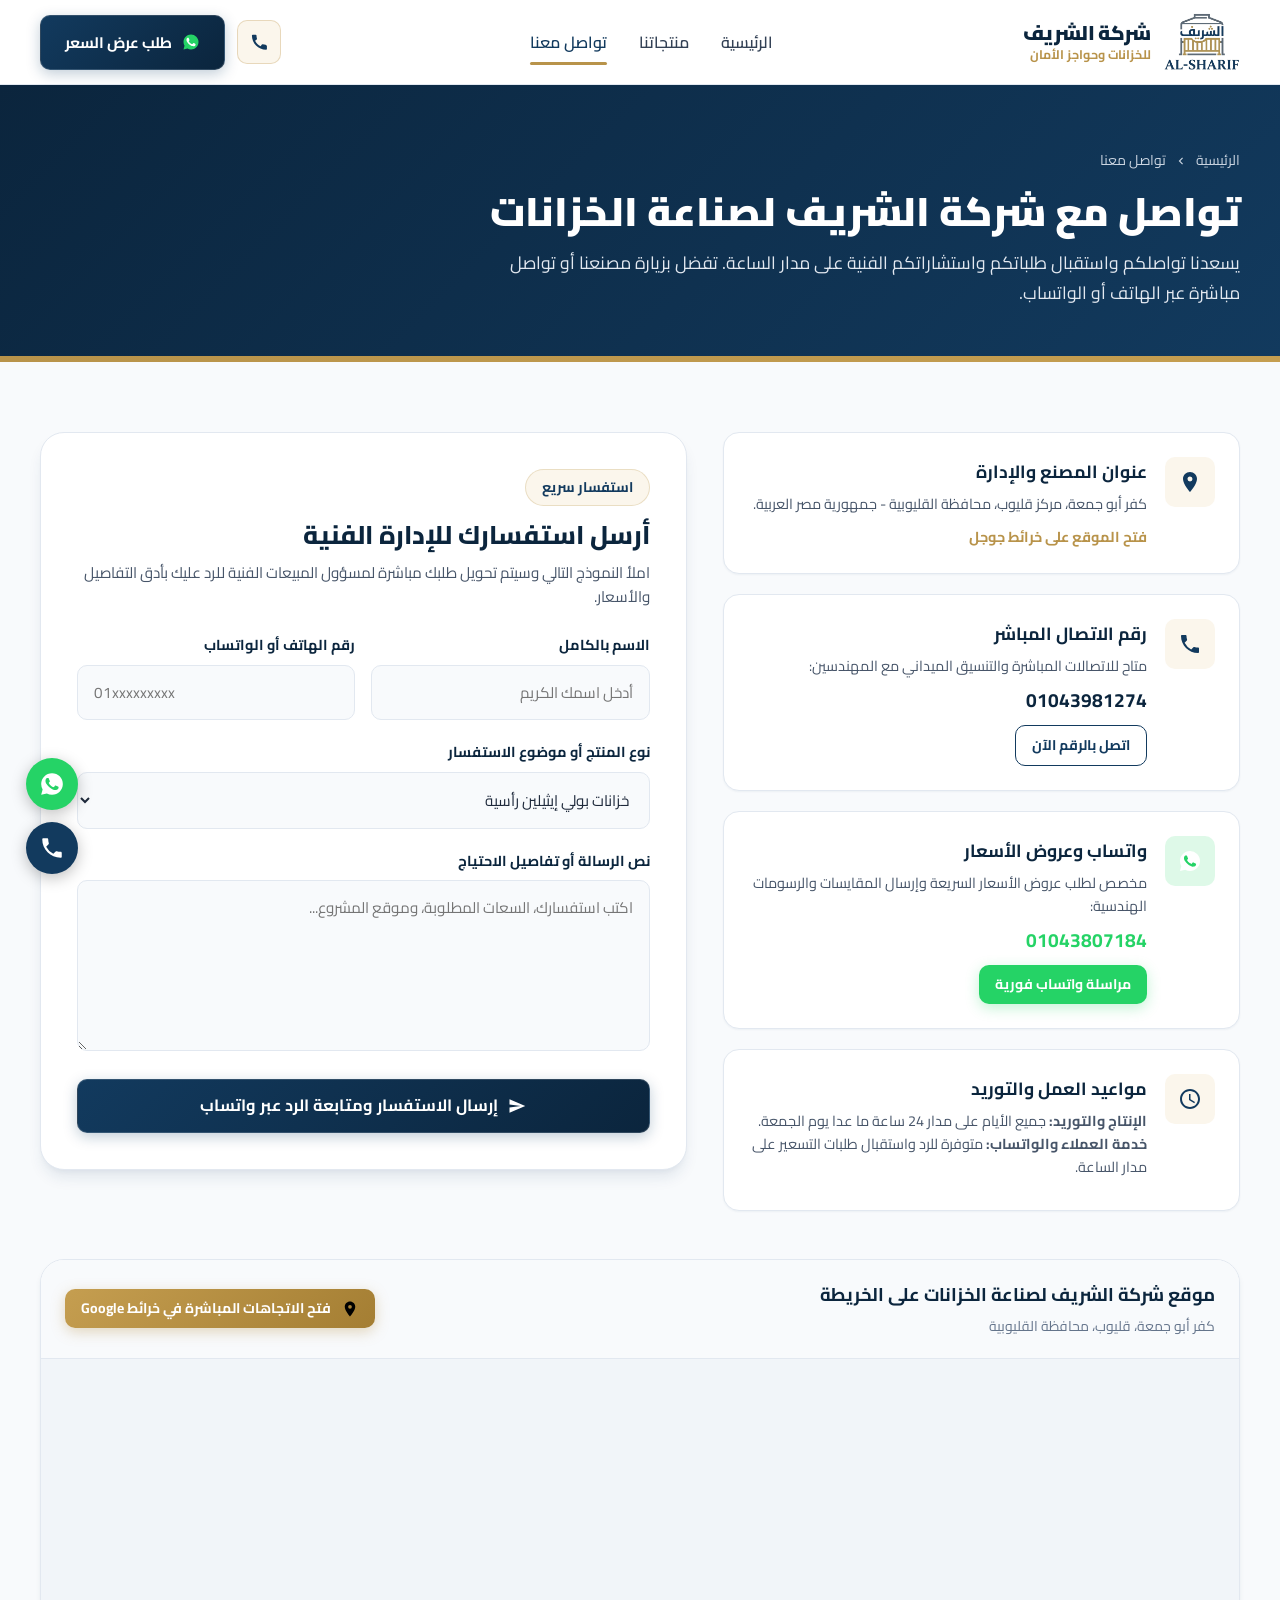
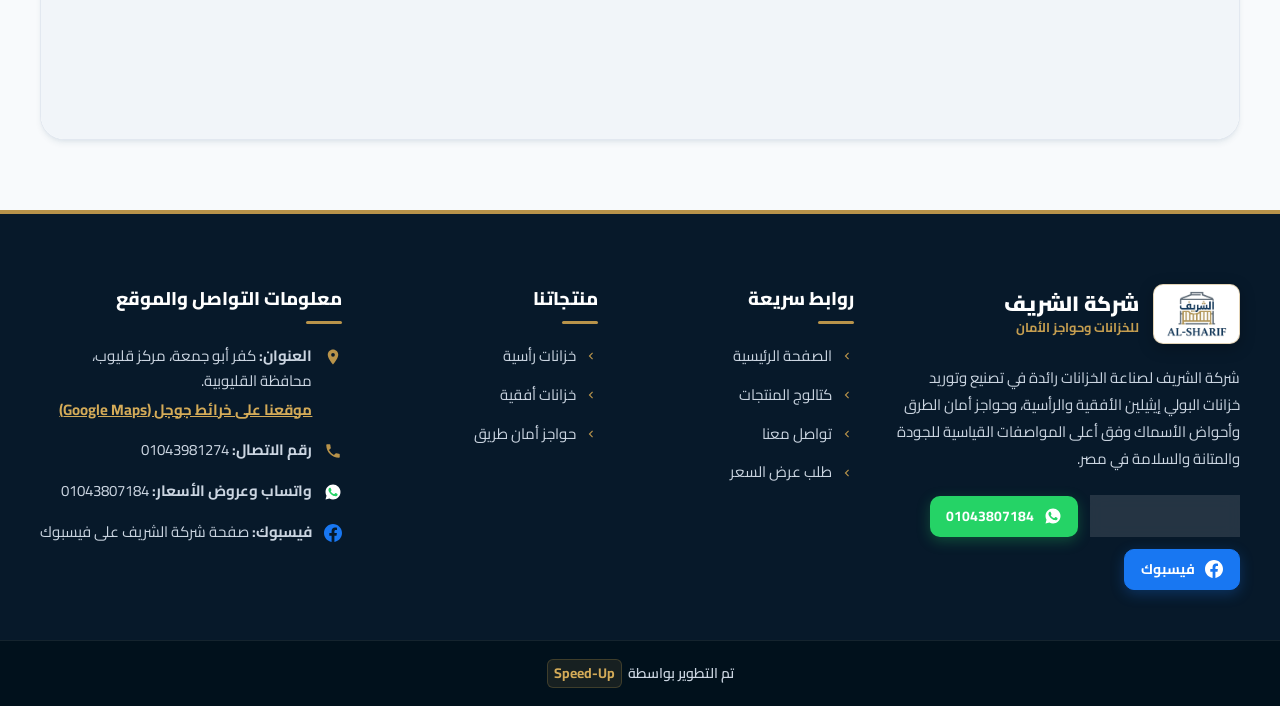
==== commit e22d490f: "fix(contact): fix mobile responsiveness and layout overflow on contact page" ====
--- a/contact.html
+++ b/contact.html
@@ -188,8 +188,8 @@
           <svg viewBox="0 0 24 24"><path d="M15.41 7.41L10.83 12l4.58 4.59L14 18l-6-6 6-6 1.41 1.41z"/></svg>
           <span>تواصل معنا</span>
         </div>
-        <h1 style="font-size: 2.5rem; font-weight: 900; margin-bottom: 10px;">تواصل مع شركة الشريف لصناعة الخزانات</h1>
-        <p style="color: var(--color-slate-200); font-size: 1.1rem; max-width: 750px;">
+        <h1 class="page-header-title">تواصل مع شركة الشريف لصناعة الخزانات</h1>
+        <p class="page-header-desc">
           يسعدنا تواصلكم واستقبال طلباتكم واستشاراتكم الفنية على مدار الساعة. تفضل بزيارة مصنعنا أو تواصل مباشرة عبر الهاتف أو الواتساب.
         </p>
       </div>
@@ -275,8 +275,8 @@
           <div class="contact-form-box">
             <div style="margin-bottom: 24px;">
               <div class="section-tag">استفسار سريع</div>
-              <h2 style="font-size: 1.6rem; font-weight: 800; color: var(--brand-navy-dark); margin-bottom: 8px;">أرسل استفسارك للإدارة الفنية</h2>
-              <p style="color: var(--color-slate-600); font-size: 0.95rem;">
+              <h2 class="contact-form-title">أرسل استفسارك للإدارة الفنية</h2>
+              <p class="contact-form-subtitle">
                 املأ النموذج التالي وسيتم تحويل طلبك مباشرة لمسؤول المبيعات الفنية للرد عليك بأدق التفاصيل والأسعار.
               </p>
             </div>
@@ -310,8 +310,8 @@
                 <textarea id="contactMessage" class="form-control" rows="5" placeholder="اكتب استفسارك، السعات المطلوبة، وموقع المشروع..." required></textarea>
               </div>
 
-              <button type="submit" class="btn btn-primary btn-lg" style="width: 100%;">
-                <svg viewBox="0 0 24 24"><path d="M2.01 21L23 12 2.01 3 2 10l15 2-15 2z"/></svg>
+              <button type="submit" class="btn btn-primary btn-submit-contact">
+                <svg viewBox="0 0 24 24" width="20" height="20" aria-hidden="true" style="flex-shrink:0;"><path fill="currentColor" d="M2.01 21L23 12 2.01 3 2 10l15 2-15 2z"/></svg>
                 <span>إرسال الاستفسار ومتابعة الرد عبر واتساب</span>
               </button>
             </form>
--- a/assets/css/style.css
+++ b/assets/css/style.css
@@ -1153,6 +1153,9 @@
   position: relative;
   padding: 24px 0 10px;
   direction: ltr;
+  display: flex;
+  gap: 24px;
+  user-select: none;
 }
 
 .partners-marquee-container::before,
@@ -1180,9 +1183,11 @@
   display: flex;
   align-items: center;
   gap: 24px;
+  flex-shrink: 0;
   width: max-content;
   animation: partnersScroll 40s linear infinite;
   padding: 8px 0;
+  will-change: transform;
 }
 
 .partners-marquee-container:hover .partners-track {
@@ -1190,11 +1195,11 @@
 }
 
 @keyframes partnersScroll {
-  0% {
+  from {
     transform: translateX(0);
   }
-  100% {
-    transform: translateX(50%);
+  to {
+    transform: translateX(calc(-100% - 24px));
   }
 }
 
@@ -1215,6 +1220,7 @@
   position: relative;
   overflow: hidden;
   text-align: center;
+  direction: rtl;
 }
 
 .partner-card::before {
@@ -1504,6 +1510,23 @@
   right: 0;
   height: 6px;
   background: linear-gradient(90deg, var(--brand-cyan) 0%, var(--brand-accent) 100%);
+}
+
+.page-header-title,
+.page-header-banner h1 {
+  font-size: clamp(1.6rem, 4vw, 2.5rem);
+  font-weight: 900;
+  margin-bottom: 10px;
+  line-height: 1.3;
+  word-break: break-word;
+}
+
+.page-header-desc,
+.page-header-banner p {
+  color: var(--color-slate-200);
+  font-size: clamp(0.95rem, 2vw, 1.1rem);
+  max-width: 750px;
+  line-height: 1.7;
 }
 
 .breadcrumbs {
@@ -1824,19 +1847,27 @@
    Contact Page Specifics (صفحة تواصل معنا المنفصلة)
    ========================================================================== */
 .contact-section {
-  padding: 80px 0;
+  padding: 70px 0;
+  overflow: hidden;
 }
 
 .contact-layout-grid {
   display: grid;
   grid-template-columns: 1fr 1.25fr;
   gap: 36px;
+  align-items: start;
+}
+
+.contact-layout-grid > * {
+  min-width: 0;
+  max-width: 100%;
 }
 
 .contact-cards-col {
   display: flex;
   flex-direction: column;
   gap: 20px;
+  min-width: 0;
 }
 
 .contact-info-card {
@@ -1849,6 +1880,8 @@
   align-items: flex-start;
   gap: 18px;
   transition: all var(--transition-normal);
+  min-width: 0;
+  box-sizing: border-box;
 }
 
 .contact-info-card:hover {
@@ -1875,6 +1908,11 @@
   fill: currentColor;
 }
 
+.contact-card-body {
+  flex: 1;
+  min-width: 0;
+}
+
 .contact-card-body h3 {
   font-size: 1.1rem;
   font-weight: 700;
@@ -1887,6 +1925,7 @@
   font-size: 0.9rem;
   line-height: 1.6;
   margin-bottom: 8px;
+  word-break: break-word;
 }
 
 .contact-card-link {
@@ -1896,6 +1935,7 @@
   color: var(--brand-cyan);
   font-weight: 700;
   font-size: 0.9rem;
+  max-width: 100%;
 }
 
 .contact-card-link:hover {
@@ -1915,6 +1955,23 @@
   padding: 36px;
   border: 1px solid var(--color-slate-200);
   box-shadow: var(--shadow-lg);
+  min-width: 0;
+  box-sizing: border-box;
+}
+
+.contact-form-title {
+  font-size: 1.6rem;
+  font-weight: 800;
+  color: var(--brand-navy-dark);
+  margin-bottom: 8px;
+  line-height: 1.35;
+  word-break: break-word;
+}
+
+.contact-form-subtitle {
+  color: var(--color-slate-600);
+  font-size: 0.95rem;
+  line-height: 1.6;
 }
 
 .form-group {
@@ -1938,6 +1995,7 @@
   font-size: 0.95rem;
   color: var(--color-slate-800);
   transition: all var(--transition-fast);
+  box-sizing: border-box;
 }
 
 .form-control:focus {
@@ -1956,6 +2014,21 @@
   display: grid;
   grid-template-columns: 1fr 1fr;
   gap: 16px;
+}
+
+.form-row-grid > * {
+  min-width: 0;
+}
+
+.btn-submit-contact {
+  width: 100%;
+  white-space: normal;
+  text-align: center;
+  line-height: 1.45;
+  padding: 14px 22px;
+  font-size: 1.02rem;
+  min-height: 52px;
+  box-sizing: border-box;
 }
 
 /* Map Card */
@@ -1966,6 +2039,9 @@
   overflow: hidden;
   border: 1px solid var(--color-slate-200);
   box-shadow: var(--shadow-md);
+  min-width: 0;
+  max-width: 100%;
+  box-sizing: border-box;
 }
 
 .map-embed-header {
@@ -2780,12 +2856,113 @@
     grid-template-columns: 1fr;
   }
 
+  /* Page Header Banner Mobile */
+  .page-header-banner {
+    padding: 38px 0 30px;
+  }
+
+  .page-header-title,
+  .page-header-banner h1 {
+    font-size: clamp(1.35rem, 5vw, 1.85rem) !important;
+    line-height: 1.35;
+  }
+
+  .page-header-desc,
+  .page-header-banner p {
+    font-size: 0.92rem !important;
+    line-height: 1.6;
+  }
+
+  /* Contact Page Mobile */
+  .contact-section {
+    padding: 36px 0;
+  }
+
   .contact-layout-grid {
-    grid-template-columns: 1fr;
+    grid-template-columns: 100%;
+    gap: 24px;
+  }
+
+  .contact-cards-col {
+    gap: 14px;
+  }
+
+  .contact-info-card {
+    padding: 18px 16px;
+    gap: 14px;
+    border-radius: var(--radius-md);
+  }
+
+  .contact-card-icon {
+    width: 44px;
+    height: 44px;
+    border-radius: var(--radius-sm);
+  }
+
+  .contact-card-icon svg {
+    width: 20px;
+    height: 20px;
+  }
+
+  .contact-card-body h3 {
+    font-size: 1.02rem;
+  }
+
+  .contact-card-body p {
+    font-size: 0.86rem;
+  }
+
+  .contact-form-box {
+    padding: 24px 18px;
+    border-radius: var(--radius-lg);
+  }
+
+  .contact-form-title {
+    font-size: 1.25rem !important;
+  }
+
+  .contact-form-subtitle {
+    font-size: 0.88rem !important;
   }
 
   .form-row-grid {
-    grid-template-columns: 1fr;
+    grid-template-columns: 100%;
+    gap: 0;
+  }
+
+  .btn-submit-contact {
+    padding: 12px 16px;
+    font-size: 0.94rem;
+    min-height: 48px;
+  }
+
+  /* Map Embed Responsive */
+  .map-embed-wrapper {
+    margin-top: 32px;
+    border-radius: var(--radius-lg);
+  }
+
+  .map-embed-header {
+    padding: 16px;
+    flex-direction: column;
+    align-items: stretch;
+    gap: 12px;
+  }
+
+  .map-embed-header h3 {
+    font-size: 1.02rem;
+  }
+
+  .map-embed-header .btn {
+    width: 100%;
+    white-space: normal;
+    text-align: center;
+    padding: 10px 14px;
+    font-size: 0.88rem;
+  }
+
+  .map-iframe-container {
+    height: 280px;
   }
 
   .footer-grid {
@@ -2911,6 +3088,41 @@
     height: 44px;
   }
 
+  /* Contact Page Fixes (480px) */
+  .contact-form-box {
+    padding: 20px 14px;
+  }
+
+  .contact-info-card {
+    padding: 15px 12px;
+    gap: 12px;
+  }
+
+  .contact-card-icon {
+    width: 40px;
+    height: 40px;
+  }
+
+  .contact-card-icon svg {
+    width: 18px;
+    height: 18px;
+  }
+
+  .btn-submit-contact {
+    padding: 11px 12px;
+    font-size: 0.88rem;
+    gap: 6px;
+  }
+
+  .btn-submit-contact svg {
+    width: 16px;
+    height: 16px;
+  }
+
+  .map-iframe-container {
+    height: 250px;
+  }
+
   /* Modal Responsive Fixes (480px) */
   .modal-backdrop {
     padding: 12px;
@@ -2987,6 +3199,29 @@
     padding: 5px;
   }
 
+  /* Contact Page Fixes (360px) */
+  .contact-form-box {
+    padding: 16px 10px;
+  }
+
+  .contact-info-card {
+    padding: 14px 10px;
+    gap: 10px;
+  }
+
+  .contact-card-body h3 {
+    font-size: 0.95rem;
+  }
+
+  .contact-card-body p {
+    font-size: 0.82rem;
+  }
+
+  .btn-submit-contact {
+    font-size: 0.82rem;
+    padding: 10px 8px;
+  }
+
   /* Modal Responsive Fixes (360px) */
   .modal-backdrop {
     padding: 8px;
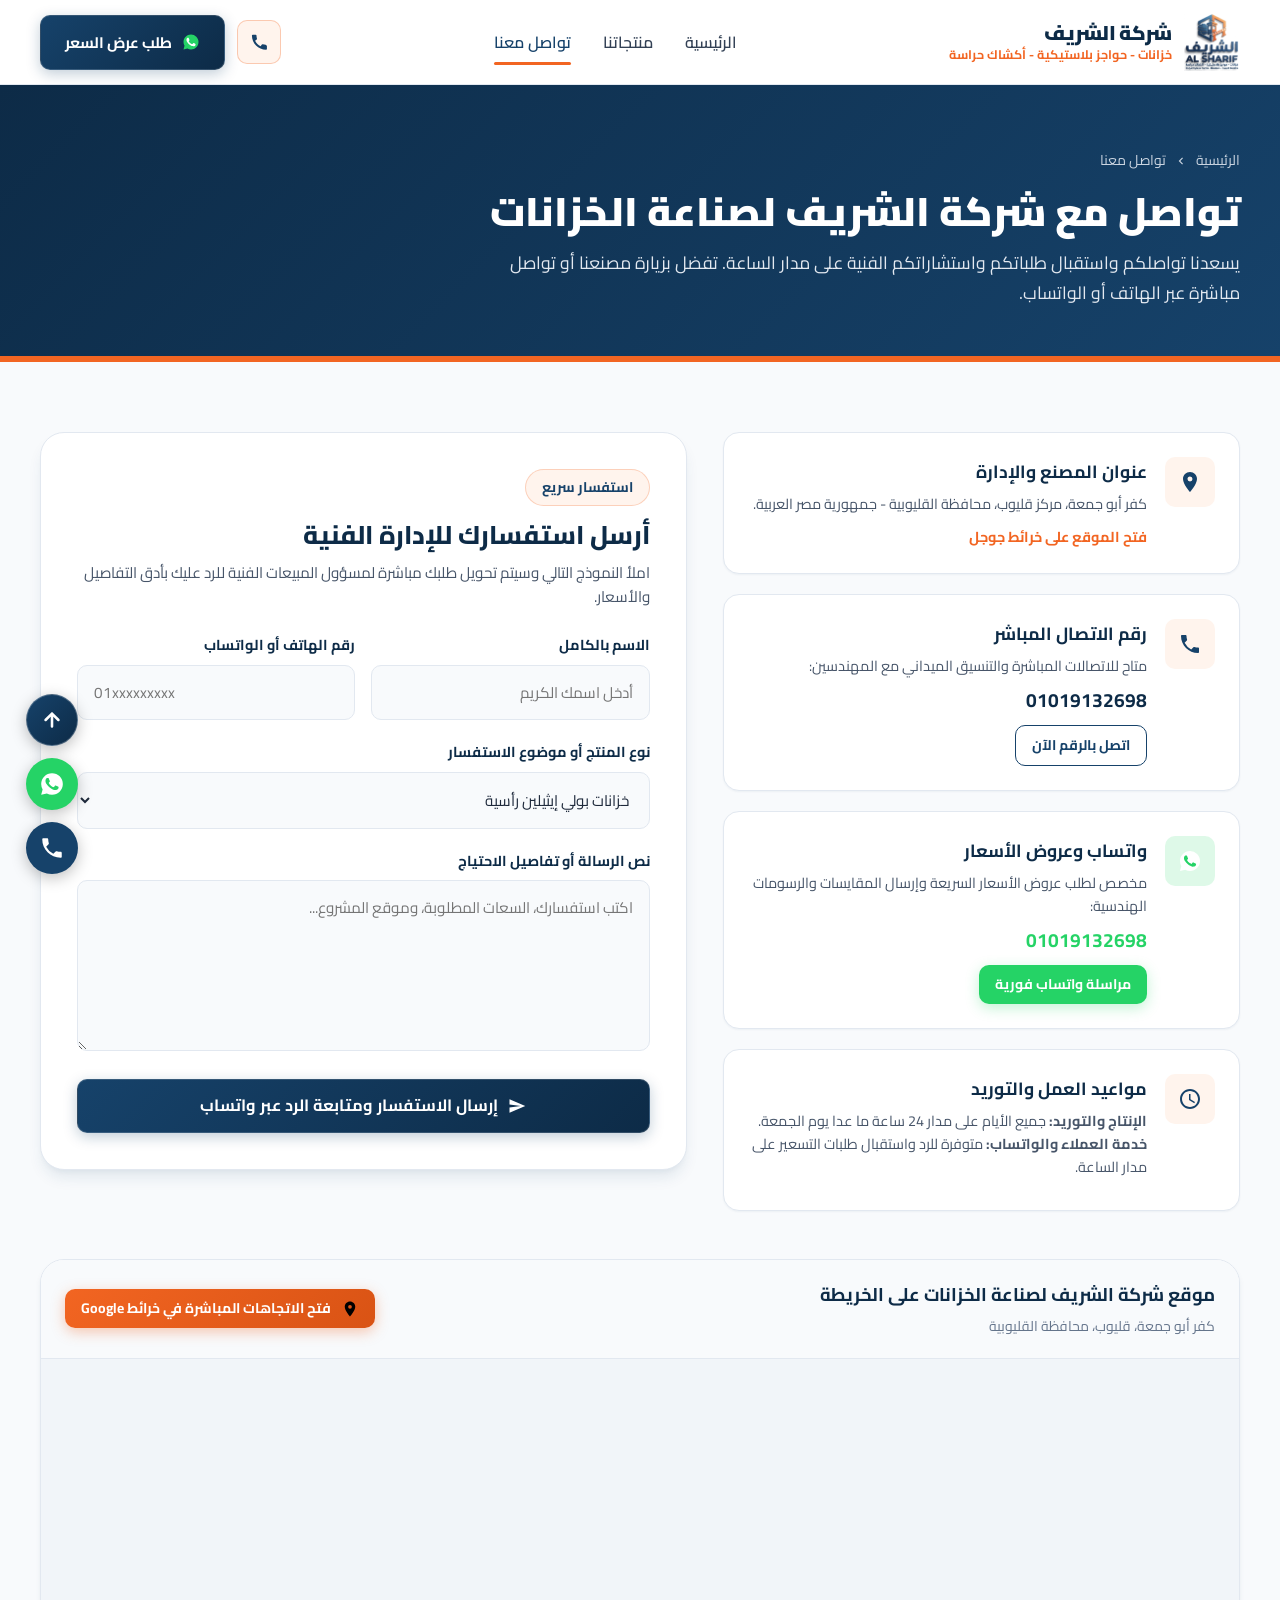
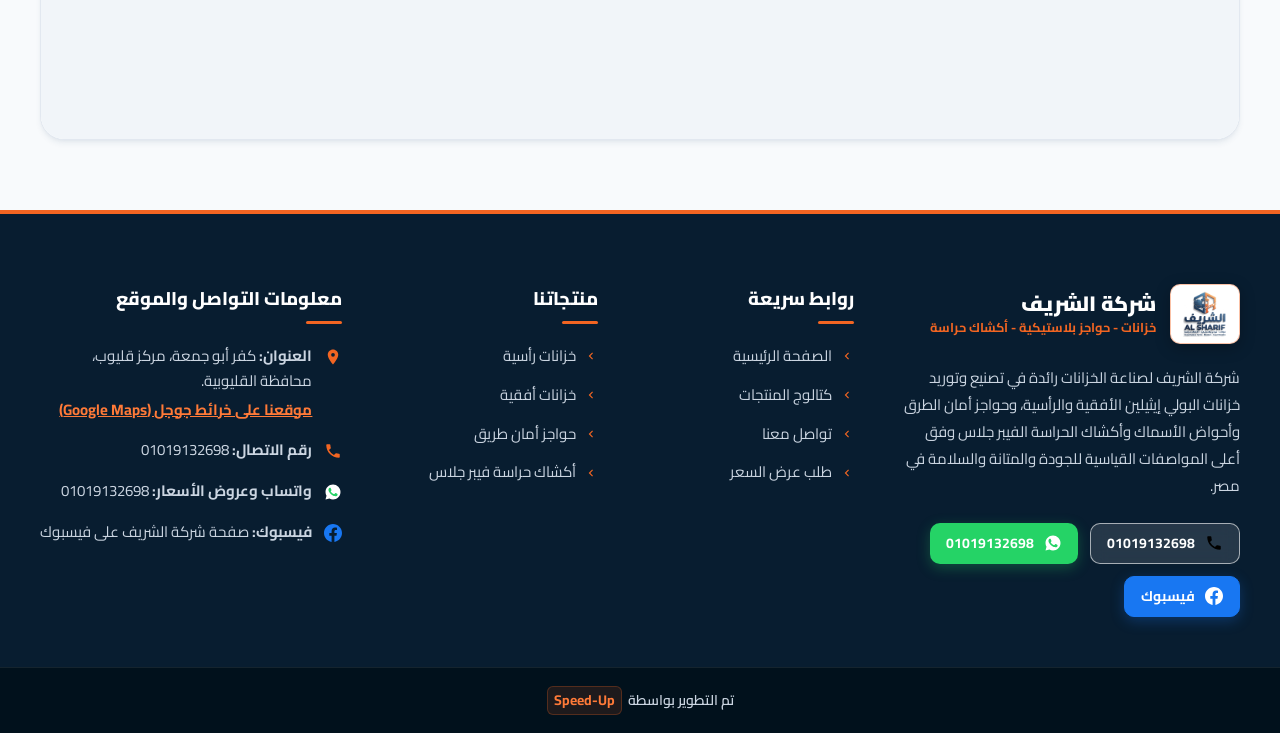
==== commit add4f66c: "Update visual identity, guard booths section, SEO & mobile responsive fixes, and scroll-to-top butto" ====
--- a/contact.html
+++ b/contact.html
@@ -8,19 +8,20 @@
   <!-- Primary Meta Tags -->
   <title>تواصل معنا | شركة الشريف لصناعة الخزانات وحواجز الأمان</title>
   <meta name="title" content="تواصل معنا | شركة الشريف لصناعة الخزانات وحواجز الأمان">
-  <meta name="description" content="تواصل مع مصنع شركة الشريف لصناعة الخزانات وحواجز الأمان في كفر أبو جمعة، مركز قليوب، محافظة القليوبية. هاتف: 01043981274، واتساب: 01043807184. استشارات فنية وعروض أسعار فورية.">
-  <meta name="keywords" content="تواصل مع شركة الشريف, رقم مصنع الشريف للخزانات, عنوان مصنع خزانات قليوب, كفر ابو جمعة, اسعار خزانات المياه, ارقام مبيعات الخزانات">
+  <meta name="description" content="تواصل مع مصنع شركة الشريف لصناعة الخزانات وحواجز الأمان وأكشاك الحراسة في كفر أبو جمعة، مركز قليوب، محافظة القليوبية. هاتف: 01019132698، واتساب: 01019132698. استشارات فنية وعروض أسعار فورية.">
+  <!-- Geo-Targeting & Local SEO -->
+  <meta name="geo.region" content="EG-KB">
+  <meta name="geo.placename" content="Qalyoub, Qalyubia, Egypt">
+  <meta name="geo.position" content="30.1792;31.2056">
+  <meta name="ICBM" content="30.1792, 31.2056">
+  <link rel="canonical" href="https://al-shariftanks.com/contact.html">
+  <meta name="keywords" content="شركة الشريف للخزانات, مصنع خزانات بولي ايثيلين, خزانات مياه الشرب مصر, اسعار خزانات المياه, خزان راسي, خزان افقي, حواجز امن الطرق, حواجز نيوجيرسي بلاستيك, اكشاك حراسة فيبر جلاس, كشك امن وحراسة, كشك حمام متنقل, دورات مياه متنقلة, احواض استزراع سمكي, كفر ابو جمعة, قليوب, القليوبية">
+  
   <meta name="author" content="شركة الشريف لصناعة الخزانات وحواجز الأمان">
   <meta name="publisher" content="شركة الشريف لصناعة الخزانات">
   <meta name="robots" content="index, follow, max-snippet:-1, max-image-preview:large, max-video-preview:-1">
-  <meta name="theme-color" content="#031b2c">
-  <link rel="canonical" href="contact.html">
-
-  <!-- Geo-Targeting & Local SEO -->
-  <meta name="geo.region" content="EG-KB">
-  <meta name="geo.placename" content="قليوب، القليوبية، مصر">
-  <meta name="geo.position" content="30.1792;31.2056">
-  <meta name="ICBM" content="30.1792, 31.2056">
+  <meta name="theme-color" content="#0D2B47">
+  
 
   <!-- Open Graph / Facebook -->
   <meta property="og:type" content="website">
@@ -29,7 +30,7 @@
   <meta property="og:title" content="تواصل معنا | شركة الشريف لصناعة الخزانات وحواجز الأمان">
   <meta property="og:description" content="أرقام هواتف، واتساب، وموقع مصنع شركة الشريف لصناعة الخزانات في قليوب - القليوبية. عروض أسعار ودعم فني على مدار 24 ساعة.">
   <meta property="og:image" content="assets/images/logo-solid.webp">
-  <meta property="og:url" content="contact.html">
+  <meta property="og:url" content="https://al-shariftanks.com/contact.html">
 
   <!-- Twitter Cards -->
   <meta name="twitter:card" content="summary_large_image">
@@ -55,7 +56,7 @@
       "@type": ["LocalBusiness", "Manufacturer"],
       "name": "شركة الشريف لصناعة الخزانات وحواجز الأمان",
       "alternateName": "شركة الشريف للخزانات",
-      "telephone": "+201043981274",
+      "telephone": "+201019132698",
       "email": "info@al-shariftanks.com",
       "image": "assets/images/logo-solid.webp",
       "logo": "assets/images/logo.webp",
@@ -88,7 +89,7 @@
         }
       ],
       "sameAs": [
-        "https://www.facebook.com/profile.php?id=61594826639432"
+        "https://www.facebook.com/profile.php?id=61595841629500"
       ]
     }
   }
@@ -103,7 +104,7 @@
         <img src="assets/images/logo.webp" alt="شعار شركة الشريف" class="brand-logo-img" width="180" height="60">
         <div class="brand-logo-text">
           <span class="brand-text-title">شركة الشريف</span>
-          <span class="brand-text-sub">للخزانات وحواجز الأمان</span>
+          <span class="brand-text-sub">خزانات - حواجز بلاستيكية - أكشاك حراسة</span>
         </div>
       </a>
 
@@ -118,7 +119,7 @@
 
       <!-- Nav Actions -->
       <div class="nav-actions">
-        <a href="tel:01043981274" class="btn-phone-quick" title="اتصل بنا: 01043981274" aria-label="الاتصال بالهاتف">
+        <a href="tel:01019132698" class="btn-phone-quick" title="اتصل بنا: 01019132698" aria-label="الاتصال بالهاتف">
           <svg viewBox="0 0 24 24"><path d="M20.01 15.38c-1.23 0-2.42-.2-3.53-.56a.977.977 0 00-1.01.24l-1.57 1.97c-2.83-1.44-5.15-3.75-6.59-6.59l1.97-1.57c.28-.28.36-.67.25-1.02A11.36 11.36 0 019 4.29c0-.56-.45-1-1-1H4.5c-.55 0-1 .45-1 1 0 9.39 7.61 17 17 17 .55 0 1-.45 1-1v-3.5c0-.55-.45-1-.99-.91z"/></svg>
         </a>
         <button type="button" class="btn btn-primary js-open-quote-modal" data-product="طلب عام">
@@ -131,11 +132,11 @@
       </div>
 
       <!-- Mobile Call Link -->
-      <a href="tel:01043981274" class="mobile-header-call" title="اتصل بنا: 01043981274" aria-label="اتصل بنا 01043981274">
+      <a href="tel:01019132698" class="mobile-header-call" title="اتصل بنا: 01019132698" aria-label="اتصل بنا 01019132698">
         <svg viewBox="0 0 24 24" width="15" height="15" aria-hidden="true">
           <path fill="currentColor" d="M20.01 15.38c-1.23 0-2.42-.2-3.53-.56a.977.977 0 00-1.01.24l-1.57 1.97c-2.83-1.44-5.15-3.75-6.59-6.59l1.97-1.57c.28-.28.36-.67.25-1.02A11.36 11.36 0 019 4.29c0-.56-.45-1-1-1H4.5c-.55 0-1 .45-1 1 0 9.39 7.61 17 17 17 .55 0 1-.45 1-1v-3.5c0-.55-.45-1-.99-.91z"/>
         </svg>
-        <span>01043981274</span>
+        <span>01019132698</span>
       </a>
 
       <!-- Mobile Nav Toggle -->
@@ -155,7 +156,7 @@
         <img src="assets/images/logo.webp" alt="شركة الشريف" style="height: 48px; width: auto;">
         <div class="brand-logo-text">
           <span class="brand-text-title">شركة الشريف</span>
-          <span class="brand-text-sub">للخزانات وحواجز الأمان</span>
+          <span class="brand-text-sub">خزانات - حواجز بلاستيكية - أكشاك حراسة</span>
         </div>
       </div>
       <button type="button" class="drawer-close" id="drawerClose" aria-label="إغلاق القائمة">
@@ -168,9 +169,9 @@
       <li><a href="contact.html" class="drawer-link active">تواصل معنا</a></li>
     </ul>
     <div class="drawer-actions">
-      <a href="tel:01043981274" class="btn btn-outline-navy" style="width: 100%;">
+      <a href="tel:01019132698" class="btn btn-outline-navy" style="width: 100%;">
         <svg viewBox="0 0 24 24"><path d="M6.62 10.79a15.053 15.053 0 006.59 6.59l2.2-2.2c.27-.27.67-.36 1.02-.24 1.12.37 2.33.57 3.57.57.55 0 1 .45 1 1V20c0 .55-.45 1-1 1-9.39 0-17-7.61-17-17 0-.55.45-1 1-1h3.5c.55 0 1 .45 1 1 0 1.25.2 2.45.57 3.57.11.35.03.74-.25 1.02l-2.2 2.2z"/></svg>
-        <span>اتصل بنا: 01043981274</span>
+        <span>اتصل بنا: 01019132698</span>
       </a>
       <button type="button" class="btn btn-accent js-open-quote-modal" style="width: 100%;">
         <svg viewBox="0 0 24 24" width="22" height="22" aria-hidden="true" style="flex-shrink:0;"><path fill="#25D366" d="M12.012 2c-5.506 0-9.989 4.478-9.99 9.984a9.964 9.964 0 0 0 1.333 4.993L2 22l5.233-1.237a9.994 9.994 0 0 0 4.779 1.217h.004c5.505 0 9.988-4.478 9.989-9.984 0-2.669-1.037-5.176-2.925-7.064A9.923 9.923 0 0 0 12.012 2z"/><path fill="#FFFFFF" d="M17.472 14.382c-.301-.15-1.767-.867-2.04-.966-.271-.101-.469-.15-.668.149-.198.299-.769.967-.941 1.166-.171.199-.343.224-.644.075-.3-.15-1.264-.462-2.408-1.475-.891-.788-1.493-1.762-1.665-2.06-.172-.299-.018-.46.131-.608.136-.135.301-.35.451-.524.151-.175.201-.299.301-.498.1-.2.051-.374-.025-.523-.076-.15-.671-1.62-.92-2.217-.243-.582-.49-.503-.673-.512-.174-.009-.373-.01-.572-.01-.2 0-.523.075-.797.373s-1.045 1.021-1.045 2.49 1.07 2.888 1.22 3.088c.15.199 2.107 3.215 5.103 4.512.713.308 1.27.492 1.704.629.716.228 1.368.196 1.882.119.574-.086 1.767-.723 2.016-1.42.249-.697.249-1.295.174-1.42-.074-.124-.273-.199-.573-.348z"/></svg>
@@ -227,9 +228,9 @@
                 <h3>رقم الاتصال المباشر</h3>
                 <p>متاح للاتصالات المباشرة والتنسيق الميداني مع المهندسين:</p>
                 <div style="margin-bottom: 8px;">
-                  <strong style="font-size: 1.2rem; color: var(--brand-navy-dark); direction: ltr; display: inline-block;">01043981274</strong>
+                  <strong style="font-size: 1.2rem; color: var(--brand-navy-dark); direction: ltr; display: inline-block;">01019132698</strong>
                 </div>
-                <a href="tel:01043981274" class="btn btn-outline-navy btn-sm" style="display: inline-flex;">
+                <a href="tel:01019132698" class="btn btn-outline-navy btn-sm" style="display: inline-flex;">
                   <span>اتصل بالرقم الآن</span>
                 </a>
               </div>
@@ -247,9 +248,9 @@
                 <h3>واتساب وعروض الأسعار</h3>
                 <p>مخصص لطلب عروض الأسعار السريعة وإرسال المقايسات والرسومات الهندسية:</p>
                 <div style="margin-bottom: 8px;">
-                  <strong style="font-size: 1.2rem; color: #25D366; direction: ltr; display: inline-block;">01043807184</strong>
+                  <strong style="font-size: 1.2rem; color: #25D366; direction: ltr; display: inline-block;">01019132698</strong>
                 </div>
-                <a href="https://wa.me/201043807184" target="_blank" rel="noopener noreferrer" class="btn btn-whatsapp btn-sm" style="display: inline-flex;">
+                <a href="https://wa.me/201019132698" target="_blank" rel="noopener noreferrer" class="btn btn-whatsapp btn-sm" style="display: inline-flex;">
                   <span>مراسلة واتساب فورية</span>
                 </a>
               </div>
@@ -356,25 +357,25 @@
             <img src="assets/images/logo.webp" alt="شركة الشريف لصناعة الخزانات" class="footer-logo" width="200" height="60">
             <div class="footer-brand-text">
               <span class="footer-brand-title">شركة الشريف</span>
-              <span class="footer-brand-sub">للخزانات وحواجز الأمان</span>
+              <span class="footer-brand-sub">خزانات - حواجز بلاستيكية - أكشاك حراسة</span>
             </div>
           </a>
           <p class="footer-about-text">
-            شركة الشريف لصناعة الخزانات رائدة في تصنيع وتوريد خزانات البولي إيثيلين الأفقية والرأسية، وحواجز أمان الطرق وأحواض الأسماك وفق أعلى المواصفات القياسية للجودة والمتانة والسلامة في مصر.
+            شركة الشريف لصناعة الخزانات رائدة في تصنيع وتوريد خزانات البولي إيثيلين الأفقية والرأسية، وحواجز أمان الطرق وأحواض الأسماك وأكشاك الحراسة الفيبر جلاس وفق أعلى المواصفات القياسية للجودة والمتانة والسلامة في مصر.
           </p>
           <div class="footer-direct-actions">
-            <a href="tel:01043981274" class="btn btn-outline-white btn-sm" title="اتصال هاتفي">
+            <a href="tel:01019132698" class="btn btn-outline-white btn-sm" title="اتصال هاتفي">
               <svg viewBox="0 0 24 24"><path d="M6.62 10.79a15.053 15.053 0 006.59 6.59l2.2-2.2c.27-.27.67-.36 1.02-.24 1.12.37 2.33.57 3.57.57.55 0 1 .45 1 1V20c0 .55-.45 1-1 1-9.39 0-17-7.61-17-17 0-.55.45-1 1-1h3.5c.55 0 1 .45 1 1 0 1.25.2 2.45.57 3.57.11.35.03.74-.25 1.02l-2.2 2.2z"/></svg>
-              <span>01043981274</span>
+              <span>01019132698</span>
             </a>
-            <a href="https://wa.me/201043807184" target="_blank" rel="noopener noreferrer" class="btn btn-whatsapp btn-sm" title="واتساب">
+            <a href="https://wa.me/201019132698" target="_blank" rel="noopener noreferrer" class="btn btn-whatsapp btn-sm" title="واتساب">
               <svg viewBox="0 0 24 24" width="22" height="22" aria-hidden="true" style="flex-shrink:0;">
   <path fill="#FFFFFF" d="M12.012 2c-5.506 0-9.989 4.478-9.99 9.984a9.964 9.964 0 0 0 1.333 4.993L2 22l5.233-1.237a9.994 9.994 0 0 0 4.779 1.217h.004c5.505 0 9.988-4.478 9.989-9.984 0-2.669-1.037-5.176-2.925-7.064A9.923 9.923 0 0 0 12.012 2z"/>
   <path fill="#25D366" d="M17.472 14.382c-.301-.15-1.767-.867-2.04-.966-.271-.101-.469-.15-.668.149-.198.299-.769.967-.941 1.166-.171.199-.343.224-.644.075-.3-.15-1.264-.462-2.408-1.475-.891-.788-1.493-1.762-1.665-2.06-.172-.299-.018-.46.131-.608.136-.135.301-.35.451-.524.151-.175.201-.299.301-.498.1-.2.051-.374-.025-.523-.076-.15-.671-1.62-.92-2.217-.243-.582-.49-.503-.673-.512-.174-.009-.373-.01-.572-.01-.2 0-.523.075-.797.373s-1.045 1.021-1.045 2.49 1.07 2.888 1.22 3.088c.15.199 2.107 3.215 5.103 4.512.713.308 1.27.492 1.704.629.716.228 1.368.196 1.882.119.574-.086 1.767-.723 2.016-1.42.249-.697.249-1.295.174-1.42-.074-.124-.273-.199-.573-.348z"/>
 </svg>
-              <span>01043807184</span>
+              <span>01019132698</span>
             </a>
-            <a href="https://www.facebook.com/profile.php?id=61594826639432" target="_blank" rel="noopener noreferrer" class="btn btn-facebook btn-sm" title="صفحتنا على فيسبوك">
+            <a href="https://www.facebook.com/profile.php?id=61595841629500" target="_blank" rel="noopener noreferrer" class="btn btn-facebook btn-sm" title="صفحتنا على فيسبوك">
               <svg viewBox="0 0 24 24" width="18" height="18" aria-hidden="true" style="flex-shrink:0;">
                 <path fill="currentColor" d="M24 12.073c0-6.627-5.373-12-12-12s-12 5.373-12 12c0 5.99 4.388 10.954 10.125 11.854v-8.385H7.078v-3.47h3.047V9.43c0-3.007 1.792-4.669 4.533-4.669 1.312 0 2.686.235 2.686.235v2.953H15.83c-1.491 0-1.956.925-1.956 1.874v2.25h3.328l-.532 3.47h-2.796v8.385C19.612 23.027 24 18.062 24 12.073z"/>
               </svg>
@@ -401,6 +402,7 @@
             <li><a href="products.html#vertical"><svg viewBox="0 0 24 24"><path d="M15.41 7.41L10.83 12l4.58 4.59L14 18l-6-6 6-6 1.41 1.41z"/></svg><span>خزانات رأسية</span></a></li>
             <li><a href="products.html#horizontal"><svg viewBox="0 0 24 24"><path d="M15.41 7.41L10.83 12l4.58 4.59L14 18l-6-6 6-6 1.41 1.41z"/></svg><span>خزانات أفقية</span></a></li>
             <li><a href="products.html#barriers"><svg viewBox="0 0 24 24"><path d="M15.41 7.41L10.83 12l4.58 4.59L14 18l-6-6 6-6 1.41 1.41z"/></svg><span>حواجز أمان طريق</span></a></li>
+            <li><a href="products.html#booths"><svg viewBox="0 0 24 24"><path d="M15.41 7.41L10.83 12l4.58 4.59L14 18l-6-6 6-6 1.41 1.41z"/></svg><span>أكشاك حراسة فيبر جلاس</span></a></li>
           </ul>
         </div>
 
@@ -422,7 +424,7 @@
             <li class="footer-contact-item">
               <svg viewBox="0 0 24 24"><path d="M6.62 10.79a15.053 15.053 0 006.59 6.59l2.2-2.2c.27-.27.67-.36 1.02-.24 1.12.37 2.33.57 3.57.57.55 0 1 .45 1 1V20c0 .55-.45 1-1 1-9.39 0-17-7.61-17-17 0-.55.45-1 1-1h3.5c.55 0 1 .45 1 1 0 1.25.2 2.45.57 3.57.11.35.03.74-.25 1.02l-2.2 2.2z"/></svg>
               <div>
-                <strong>رقم الاتصال:</strong> <a href="tel:01043981274">01043981274</a>
+                <strong>رقم الاتصال:</strong> <a href="tel:01019132698">01019132698</a>
               </div>
             </li>
             <li class="footer-contact-item">
@@ -431,7 +433,7 @@
   <path fill="#25D366" d="M17.472 14.382c-.301-.15-1.767-.867-2.04-.966-.271-.101-.469-.15-.668.149-.198.299-.769.967-.941 1.166-.171.199-.343.224-.644.075-.3-.15-1.264-.462-2.408-1.475-.891-.788-1.493-1.762-1.665-2.06-.172-.299-.018-.46.131-.608.136-.135.301-.35.451-.524.151-.175.201-.299.301-.498.1-.2.051-.374-.025-.523-.076-.15-.671-1.62-.92-2.217-.243-.582-.49-.503-.673-.512-.174-.009-.373-.01-.572-.01-.2 0-.523.075-.797.373s-1.045 1.021-1.045 2.49 1.07 2.888 1.22 3.088c.15.199 2.107 3.215 5.103 4.512.713.308 1.27.492 1.704.629.716.228 1.368.196 1.882.119.574-.086 1.767-.723 2.016-1.42.249-.697.249-1.295.174-1.42-.074-.124-.273-.199-.573-.348z"/>
 </svg>
               <div>
-                <strong>واتساب وعروض الأسعار:</strong> <a href="https://wa.me/201043807184" target="_blank" rel="noopener noreferrer">01043807184</a>
+                <strong>واتساب وعروض الأسعار:</strong> <a href="https://wa.me/201019132698" target="_blank" rel="noopener noreferrer">01019132698</a>
               </div>
             </li>
             <li class="footer-contact-item">
@@ -439,7 +441,7 @@
                 <path fill="#1877F2" d="M24 12.073c0-6.627-5.373-12-12-12s-12 5.373-12 12c0 5.99 4.388 10.954 10.125 11.854v-8.385H7.078v-3.47h3.047V9.43c0-3.007 1.792-4.669 4.533-4.669 1.312 0 2.686.235 2.686.235v2.953H15.83c-1.491 0-1.956.925-1.956 1.874v2.25h3.328l-.532 3.47h-2.796v8.385C19.612 23.027 24 18.062 24 12.073z"/>
               </svg>
               <div>
-                <strong>فيسبوك:</strong> <a href="https://www.facebook.com/profile.php?id=61594826639432" target="_blank" rel="noopener noreferrer">صفحة شركة الشريف على فيسبوك</a>
+                <strong>فيسبوك:</strong> <a href="https://www.facebook.com/profile.php?id=61595841629500" target="_blank" rel="noopener noreferrer">صفحة شركة الشريف على فيسبوك</a>
               </div>
             </li>
           </ul>
@@ -461,14 +463,21 @@
 
   <!-- Floating Quick Actions -->
   <div class="floating-actions" aria-label="أزرار التواصل السريع">
-    <a href="https://wa.me/201043807184" target="_blank" rel="noopener noreferrer" class="floating-btn floating-btn-whatsapp" title="تواصل عبر واتساب: 01043807184" aria-label="مراسلة واتساب">
+    <button type="button" class="floating-btn floating-btn-scrolltop" id="scrollTopBtn" title="العودة لأعلى الصفحة"
+      aria-label="العودة لأعلى الصفحة">
+      <svg viewBox="0 0 24 24" aria-hidden="true">
+        <path d="M12 19V5M5 12l7-7 7 7" />
+      </svg>
+      <span class="floating-tooltip">العودة للأعلى</span>
+    </button>
+    <a href="https://wa.me/201019132698" target="_blank" rel="noopener noreferrer" class="floating-btn floating-btn-whatsapp" title="تواصل عبر واتساب: 01019132698" aria-label="مراسلة واتساب">
       <svg viewBox="0 0 24 24" width="22" height="22" aria-hidden="true" style="flex-shrink:0;">
   <path fill="#FFFFFF" d="M12.012 2c-5.506 0-9.989 4.478-9.99 9.984a9.964 9.964 0 0 0 1.333 4.993L2 22l5.233-1.237a9.994 9.994 0 0 0 4.779 1.217h.004c5.505 0 9.988-4.478 9.989-9.984 0-2.669-1.037-5.176-2.925-7.064A9.923 9.923 0 0 0 12.012 2z"/>
   <path fill="#25D366" d="M17.472 14.382c-.301-.15-1.767-.867-2.04-.966-.271-.101-.469-.15-.668.149-.198.299-.769.967-.941 1.166-.171.199-.343.224-.644.075-.3-.15-1.264-.462-2.408-1.475-.891-.788-1.493-1.762-1.665-2.06-.172-.299-.018-.46.131-.608.136-.135.301-.35.451-.524.151-.175.201-.299.301-.498.1-.2.051-.374-.025-.523-.076-.15-.671-1.62-.92-2.217-.243-.582-.49-.503-.673-.512-.174-.009-.373-.01-.572-.01-.2 0-.523.075-.797.373s-1.045 1.021-1.045 2.49 1.07 2.888 1.22 3.088c.15.199 2.107 3.215 5.103 4.512.713.308 1.27.492 1.704.629.716.228 1.368.196 1.882.119.574-.086 1.767-.723 2.016-1.42.249-.697.249-1.295.174-1.42-.074-.124-.273-.199-.573-.348z"/>
 </svg>
       <span class="floating-tooltip">طلب سعر عبر واتساب</span>
     </a>
-    <a href="tel:01043981274" class="floating-btn floating-btn-phone" title="اتصال مباشر: 01043981274" aria-label="الاتصال بالهاتف">
+    <a href="tel:01019132698" class="floating-btn floating-btn-phone" title="اتصال مباشر: 01019132698" aria-label="الاتصال بالهاتف">
       <svg viewBox="0 0 24 24"><path d="M6.62 10.79a15.053 15.053 0 006.59 6.59l2.2-2.2c.27-.27.67-.36 1.02-.24 1.12.37 2.33.57 3.57.57.55 0 1 .45 1 1V20c0 .55-.45 1-1 1-9.39 0-17-7.61-17-17 0-.55.45-1 1-1h3.5c.55 0 1 .45 1 1 0 1.25.2 2.45.57 3.57.11.35.03.74-.25 1.02l-2.2 2.2z"/></svg>
       <span class="floating-tooltip">اتصال مباشر</span>
     </a>
@@ -518,6 +527,18 @@
                 <option value="سلسلة حواجز أمان برتقالية متصلة">سلسلة حواجز أمان برتقالية متصلة</option>
                 <option value="سلسلة حواجز أمان زرقاء متصلة">سلسلة حواجز أمان زرقاء متصلة</option>
               </optgroup>
+              <optgroup label="أكشاك حراسة وأكشاك صحية فيبر جلاس">
+                <option value="كشك شواطئ فيبر جلاس دائري مفتوح">كشك شواطئ فيبر جلاس دائري مفتوح (برج إنقاذ)</option>
+                <option value="كشك حراسة مربع 105 × 105 سم أورانج">كشك حراسة مربع 105 × 105 سم (أورانج)</option>
+                <option value="كشك حراسة دائري كلاسيك قطر 105 سم">كشك حراسة دائري كلاسيك قطر 105 سم</option>
+                <option value="كشك حراسة سقف قرميد 150 × 150 سم">كشك حراسة سقف قرميد 150 × 150 سم</option>
+                <option value="كشك حراسة سقف قرميد 120 × 120 سم أخضر">كشك حراسة سقف قرميد 120 × 120 سم (أخضر)</option>
+                <option value="كشك حمام متنقل فيبر جلاس W.C">كشك حمام متنقل فيبر جلاس W.C (دورة مياه)</option>
+                <option value="كشك حراسة أمني فردي سقف مائل 105 × 105 سم">كشك حراسة أمني فردي سقف مائل 105 × 105 سم</option>
+                <option value="كشك حراسة مشطوف الزوايا سقف هرمي 120 × 120 سم">كشك حراسة مشطوف الزوايا سقف هرمي 120 × 120 سم</option>
+                <option value="كشك حراسة وإدارة بوابات مستطيل 150 × 200 سم">كشك حراسة وإدارة بوابات مستطيل 150 × 200 سم</option>
+                <option value="كشك حراسة دائري بانورامي قطر 120 سم">كشك حراسة دائري بانورامي قطر 120 سم</option>
+              </optgroup>
               <optgroup label="خيارات أخرى">
                 <option value="طلب عام / تصنيع بمواصفات خاصة">طلب عام / تصنيع بمواصفات خاصة</option>
               </optgroup>
--- a/assets/css/style.css
+++ b/assets/css/style.css
@@ -8,18 +8,18 @@
 
 :root {
   /* Brand Color Palette - متوافق بالكامل مع الشعار الجديد */
-  --brand-navy: #123A5E;
-  --brand-navy-dark: #0B253D;
-  --brand-navy-deep: #07192A;
-  --brand-cyan: #B8934A; /* ذهبي / نحاسي الشعار */
-  --brand-cyan-light: #D4AB58;
-  --brand-cyan-soft: #FBF6EC;
-  --brand-accent: #C59E50;
-  --brand-gold: #B8934A;
-  --brand-gold-light: #D4AB58;
-  --brand-gold-soft: #FBF6EC;
-  --brand-steel: #5A6B7C; /* لون رمادي ستيل الخزان في الشعار */
-  --brand-steel-light: #7E90A2;
+  --brand-navy: #16426A;
+  --brand-navy-dark: #0D2B47;
+  --brand-navy-deep: #081D30;
+  --brand-cyan: #F26522; /* برتقالي الشعار الجديد الديناميكي */
+  --brand-cyan-light: #FF7A38;
+  --brand-cyan-soft: #FFF4ED;
+  --brand-accent: #F26522;
+  --brand-gold: #F26522;
+  --brand-gold-light: #FF7A38;
+  --brand-gold-soft: #FFF4ED;
+  --brand-steel: #50677C; /* لون رمادي ستيل */
+  --brand-steel-light: #7E93A7;
 
   /* Neutral Shades */
   --color-white: #FFFFFF;
@@ -40,11 +40,11 @@
   --color-danger: #DC2626;
 
   /* Shadows */
-  --shadow-sm: 0 1px 2px 0 rgba(18, 58, 94, 0.05);
-  --shadow-md: 0 4px 6px -1px rgba(18, 58, 94, 0.08), 0 2px 4px -2px rgba(18, 58, 94, 0.06);
-  --shadow-lg: 0 10px 15px -3px rgba(18, 58, 94, 0.1), 0 4px 6px -4px rgba(18, 58, 94, 0.07);
-  --shadow-xl: 0 20px 25px -5px rgba(18, 58, 94, 0.12), 0 8px 10px -6px rgba(18, 58, 94, 0.08);
-  --shadow-glow: 0 0 25px rgba(184, 147, 74, 0.32);
+  --shadow-sm: 0 1px 2px 0 rgba(22, 66, 106, 0.05);
+  --shadow-md: 0 4px 6px -1px rgba(22, 66, 106, 0.08), 0 2px 4px -2px rgba(22, 66, 106, 0.06);
+  --shadow-lg: 0 10px 15px -3px rgba(22, 66, 106, 0.1), 0 4px 6px -4px rgba(22, 66, 106, 0.07);
+  --shadow-xl: 0 20px 25px -5px rgba(22, 66, 106, 0.12), 0 8px 10px -6px rgba(22, 66, 106, 0.08);
+  --shadow-glow: 0 0 25px rgba(242, 101, 34, 0.35);
 
   /* Transitions & Radii */
   --radius-sm: 6px;
@@ -77,7 +77,7 @@
   -moz-osx-font-smoothing: grayscale;
   background-color: var(--color-slate-50);
   color: var(--color-slate-800);
-  overflow-x: hidden;
+  overflow-x: clip;
   max-width: 100%;
   width: 100%;
 }
@@ -86,7 +86,7 @@
   min-height: 100vh;
   display: flex;
   flex-direction: column;
-  overflow-x: hidden;
+  overflow-x: clip;
   max-width: 100%;
   width: 100%;
   position: relative;
@@ -138,7 +138,7 @@
   font-size: 0.875rem;
   font-weight: 700;
   border-radius: var(--radius-full);
-  border: 1px solid rgba(184, 147, 74, 0.25);
+  border: 1px solid rgba(242, 101, 34, 0.25);
   margin-bottom: 12px;
 }
 
@@ -215,14 +215,14 @@
 }
 
 .btn-accent {
-  background: linear-gradient(135deg, #C59E50 0%, #A47E33 100%);
+  background: linear-gradient(135deg, #F26522 0%, #D95314 100%);
   color: var(--color-white);
-  box-shadow: 0 4px 14px rgba(184, 147, 74, 0.35);
+  box-shadow: 0 4px 14px rgba(242, 101, 34, 0.35);
 }
 
 .btn-accent:hover {
-  background: linear-gradient(135deg, #D6AF61 0%, #B8934A 100%);
-  box-shadow: 0 6px 20px rgba(184, 147, 74, 0.45);
+  background: linear-gradient(135deg, #FF7A38 0%, #F26522 100%);
+  box-shadow: 0 6px 20px rgba(242, 101, 34, 0.45);
   transform: translateY(-2px);
 }
 
@@ -354,10 +354,13 @@
 
 /* Main Navbar */
 .navbar-main {
+  position: -webkit-sticky;
   position: sticky;
   top: 0;
   z-index: 1000;
+  width: 100%;
   background-color: rgba(255, 255, 255, 0.98);
+  -webkit-backdrop-filter: blur(12px);
   backdrop-filter: blur(12px);
   border-bottom: 1px solid var(--color-slate-200);
   box-shadow: var(--shadow-sm);
@@ -414,7 +417,7 @@
 .brand-text-sub {
   font-size: 0.78rem;
   font-weight: 700;
-  color: #B8934A;
+  color: #F26522;
   line-height: 1.2;
   margin-top: 3px;
   white-space: nowrap;
@@ -479,7 +482,7 @@
   border-radius: var(--radius-md);
   background-color: var(--brand-cyan-soft);
   color: var(--brand-navy);
-  border: 1px solid rgba(184, 147, 74, 0.3);
+  border: 1px solid rgba(242, 101, 34, 0.3);
   transition: all var(--transition-fast);
 }
 
@@ -725,7 +728,7 @@
   font-size: 1.05rem;
   font-weight: 700;
   border-radius: var(--radius-full);
-  box-shadow: 0 6px 22px rgba(0, 0, 0, 0.4), 0 0 20px rgba(184, 147, 74, 0.45);
+  box-shadow: 0 6px 22px rgba(0, 0, 0, 0.4), 0 0 20px rgba(242, 101, 34, 0.45);
   border: 1.5px solid rgba(255, 255, 255, 0.35);
   text-decoration: none;
   transition: all var(--transition-normal);
@@ -739,10 +742,10 @@
 }
 
 .btn-hero-cta:hover {
-  background: linear-gradient(135deg, #D4AB58 0%, #B8934A 100%);
+  background: linear-gradient(135deg, #FF7A38 0%, #F26522 100%);
   color: #FFFFFF;
   transform: translateY(-3px) scale(1.02);
-  box-shadow: 0 10px 28px rgba(184, 147, 74, 0.55);
+  box-shadow: 0 10px 28px rgba(242, 101, 34, 0.55);
 }
 
 .btn-hero-cta:hover svg {
@@ -843,7 +846,7 @@
   width: 48px;
   height: 48px;
   border-radius: var(--radius-md);
-  background: rgba(184, 147, 74, 0.15);
+  background: rgba(242, 101, 34, 0.15);
   color: var(--brand-cyan-light);
   display: flex;
   align-items: center;
@@ -913,7 +916,7 @@
 .feature-card:hover {
   transform: translateY(-5px);
   box-shadow: 0 12px 28px rgba(10, 37, 64, 0.09);
-  border-color: rgba(184, 147, 74, 0.4);
+  border-color: rgba(242, 101, 34, 0.4);
   background-color: var(--color-white);
 }
 
@@ -926,13 +929,13 @@
   width: 48px;
   height: 48px;
   border-radius: var(--radius-md);
-  background: linear-gradient(135deg, var(--brand-cyan-soft) 0%, rgba(184, 147, 74, 0.15) 100%);
+  background: linear-gradient(135deg, var(--brand-cyan-soft) 0%, rgba(242, 101, 34, 0.15) 100%);
   color: var(--brand-navy);
   display: flex;
   align-items: center;
   justify-content: center;
   margin-bottom: 14px;
-  border: 1px solid rgba(184, 147, 74, 0.2);
+  border: 1px solid rgba(242, 101, 34, 0.2);
   transition: all var(--transition-normal);
 }
 
@@ -971,15 +974,15 @@
 
 .products-grid-home {
   display: grid;
-  grid-template-columns: repeat(3, 1fr);
-  gap: 24px;
+  grid-template-columns: repeat(4, 1fr);
+  gap: 22px;
   margin-bottom: 35px;
-  max-width: 1140px;
+  max-width: 1280px;
   margin-left: auto;
   margin-right: auto;
 }
 
-@media (max-width: 992px) {
+@media (max-width: 1100px) {
   .products-grid-home {
     grid-template-columns: repeat(2, 1fr);
   }
@@ -1004,16 +1007,16 @@
   font-weight: 800;
   font-size: 0.95rem;
   text-decoration: none;
-  border: 1px solid rgba(184, 147, 74, 0.35);
+  border: 1px solid rgba(242, 101, 34, 0.35);
   box-shadow: 0 4px 14px rgba(10, 61, 98, 0.2);
   transition: all var(--transition-fast);
   margin-top: 6px;
 }
 
 .btn-category-browse:hover {
-  background: linear-gradient(135deg, #B8934A 0%, #947130 100%);
-  border-color: #B8934A;
-  box-shadow: 0 6px 18px rgba(184, 147, 74, 0.35);
+  background: linear-gradient(135deg, #F26522 0%, #D95314 100%);
+  border-color: #F26522;
+  box-shadow: 0 6px 18px rgba(242, 101, 34, 0.35);
   transform: translateY(-2px);
   color: #FFFFFF !important;
 }
@@ -1040,7 +1043,7 @@
 .product-card:hover {
   transform: translateY(-5px);
   box-shadow: var(--shadow-lg);
-  border-color: rgba(184, 147, 74, 0.35);
+  border-color: rgba(242, 101, 34, 0.35);
 }
 
 .product-image-box {
@@ -1230,14 +1233,14 @@
   left: 0;
   right: 0;
   height: 4px;
-  background: linear-gradient(90deg, #B8934A 0%, #123A5E 100%);
+  background: linear-gradient(90deg, #F26522 0%, #123A5E 100%);
   opacity: 0;
   transition: opacity 0.3s ease;
 }
 
 .partner-card:hover {
   transform: translateY(-8px);
-  border-color: rgba(184, 147, 74, 0.5);
+  border-color: rgba(242, 101, 34, 0.5);
   box-shadow: 0 14px 32px rgba(18, 58, 94, 0.12);
 }
 
@@ -1291,7 +1294,7 @@
 
 .partner-tag {
   font-size: 0.74rem;
-  color: #B8934A;
+  color: #F26522;
   font-weight: 700;
   white-space: nowrap;
   overflow: hidden;
@@ -1339,7 +1342,7 @@
 .testimonial-quote-icon {
   width: 44px;
   height: 44px;
-  fill: rgba(184, 147, 74, 0.18);
+  fill: rgba(242, 101, 34, 0.18);
   margin-bottom: 16px;
 }
 
@@ -1491,6 +1494,55 @@
   flex-wrap: wrap;
 }
 
+/* Custom Orders Callout & Catalog CTA Styles */
+.custom-orders-callout {
+  background: var(--color-white);
+  border-radius: var(--radius-xl);
+  padding: 40px 32px;
+  border: 1px solid var(--color-slate-200);
+  box-shadow: var(--shadow-md);
+  text-align: center;
+  max-width: 900px;
+  margin: 40px auto 0;
+  box-sizing: border-box;
+  width: 100%;
+}
+
+.custom-orders-title {
+  font-size: 1.6rem;
+  font-weight: 800;
+  color: var(--brand-navy-dark);
+  margin-bottom: 12px;
+}
+
+.custom-orders-desc {
+  color: var(--color-slate-600);
+  font-size: 1.05rem;
+  line-height: 1.7;
+  margin-bottom: 24px;
+}
+
+.custom-orders-actions {
+  display: flex;
+  justify-content: center;
+  align-items: center;
+  gap: 16px;
+  flex-wrap: wrap;
+  width: 100%;
+}
+
+.home-catalog-cta-wrap {
+  text-align: center;
+  margin-top: 36px;
+  width: 100%;
+  box-sizing: border-box;
+}
+
+.btn-home-catalog {
+  max-width: 100%;
+  box-sizing: border-box;
+}
+
 /* ==========================================================================
    Products Page Specifics (صفحة منتجاتنا المنفصلة)
    ========================================================================== */
@@ -1612,7 +1664,7 @@
 .modern-product-card:hover {
   transform: translateY(-5px);
   box-shadow: 0 12px 28px rgba(10, 61, 98, 0.1);
-  border-color: rgba(184, 147, 74, 0.4);
+  border-color: rgba(242, 101, 34, 0.4);
 }
 
 .modern-card-img-box {
@@ -1658,13 +1710,13 @@
 
 .badge-navy {
   background: linear-gradient(135deg, #123A5E 0%, #082138 100%);
-  border: 1px solid rgba(184, 147, 74, 0.35);
+  border: 1px solid rgba(242, 101, 34, 0.35);
 }
 
 .badge-gold {
-  background: linear-gradient(135deg, #C59E50 0%, #A47E33 100%);
+  background: linear-gradient(135deg, #F26522 0%, #D95314 100%);
   color: var(--color-white);
-  box-shadow: 0 2px 8px rgba(184, 147, 74, 0.35);
+  box-shadow: 0 2px 8px rgba(242, 101, 34, 0.35);
 }
 
 .badge-orange {
@@ -1684,7 +1736,7 @@
 }
 
 .modern-category-tag {
-  color: #B8934A;
+  color: #F26522;
   font-size: 0.85rem;
   font-weight: 800;
 }
@@ -1696,7 +1748,7 @@
   font-weight: 800;
   padding: 3px 12px;
   border-radius: 6px;
-  border: 1px solid rgba(184, 147, 74, 0.3);
+  border: 1px solid rgba(242, 101, 34, 0.3);
 }
 
 .modern-card-title {
@@ -1717,7 +1769,7 @@
 
 /* Features List with dashed top border */
 .modern-card-features {
-  border-top: 1px dashed rgba(184, 147, 74, 0.3);
+  border-top: 1px dashed rgba(242, 101, 34, 0.3);
   padding-top: 14px;
   margin-top: auto;
   margin-bottom: 16px;
@@ -1742,7 +1794,7 @@
 .modern-feature-pill svg {
   width: 13px;
   height: 13px;
-  fill: #B8934A; /* Brand Gold checkmark */
+  fill: #F26522; /* Brand Gold checkmark */
   flex-shrink: 0;
 }
 
@@ -1800,8 +1852,8 @@
 }
 
 .btn-card-specs:hover {
-  background-color: rgba(184, 147, 74, 0.08);
-  border-color: #B8934A;
+  background-color: rgba(242, 101, 34, 0.08);
+  border-color: #F26522;
   color: #123A5E;
   transform: translateY(-2px);
 }
@@ -1885,7 +1937,7 @@
 }
 
 .contact-info-card:hover {
-  border-color: rgba(184, 147, 74, 0.4);
+  border-color: rgba(242, 101, 34, 0.4);
   transform: translateY(-4px);
   box-shadow: var(--shadow-md);
 }
@@ -2002,7 +2054,7 @@
   outline: none;
   border-color: var(--brand-cyan);
   background-color: var(--color-white);
-  box-shadow: 0 0 0 3px rgba(184, 147, 74, 0.15);
+  box-shadow: 0 0 0 3px rgba(242, 101, 34, 0.15);
 }
 
 textarea.form-control {
@@ -2185,7 +2237,7 @@
 }
 
 .specs-modal-tag {
-  background: linear-gradient(135deg, #C59E50 0%, #A47E33 100%);
+  background: linear-gradient(135deg, #F26522 0%, #D95314 100%);
   color: var(--color-white);
   padding: 4px 12px;
   border-radius: var(--radius-full);
@@ -2239,7 +2291,7 @@
 
 .specs-highlight-item {
   background: rgba(18, 58, 94, 0.03);
-  border: 1px solid rgba(184, 147, 74, 0.25);
+  border: 1px solid rgba(242, 101, 34, 0.25);
   border-radius: var(--radius-md);
   padding: 10px 14px;
 }
@@ -2412,7 +2464,7 @@
   padding: 6px 12px;
   border-radius: var(--radius-md);
   box-shadow: 0 4px 15px rgba(0, 0, 0, 0.25);
-  border: 1px solid rgba(184, 147, 74, 0.4);
+  border: 1px solid rgba(242, 101, 34, 0.4);
   flex-shrink: 0;
 }
 
@@ -2434,7 +2486,7 @@
 .footer-brand-sub {
   font-size: 0.8rem;
   font-weight: 700;
-  color: #C59E50;
+  color: #F26522;
   line-height: 1.2;
   margin-top: 3px;
   white-space: nowrap;
@@ -2560,15 +2612,15 @@
   transition: all var(--transition-fast);
   padding: 2px 6px;
   border-radius: var(--radius-sm);
-  background: rgba(184, 147, 74, 0.12);
-  border: 1px solid rgba(184, 147, 74, 0.25);
+  background: rgba(242, 101, 34, 0.12);
+  border: 1px solid rgba(242, 101, 34, 0.25);
 }
 
 .speed-up-link:hover {
   background: var(--brand-cyan);
   color: var(--color-white);
   border-color: var(--brand-cyan);
-  box-shadow: 0 0 10px rgba(184, 147, 74, 0.4);
+  box-shadow: 0 0 10px rgba(242, 101, 34, 0.4);
 }
 
 /* ==========================================================================
@@ -2614,6 +2666,53 @@
 
 .floating-btn-phone {
   background-color: var(--brand-navy);
+}
+
+.floating-btn-scrolltop {
+  background: linear-gradient(135deg, var(--brand-navy) 0%, var(--brand-navy-dark) 100%);
+  border: 1.5px solid rgba(255, 255, 255, 0.25);
+  cursor: pointer;
+  outline: none;
+  padding: 0;
+  opacity: 0;
+  visibility: hidden;
+  transform: scale(0.65) translateY(12px);
+  pointer-events: none;
+  transition: opacity 0.3s cubic-bezier(0.16, 1, 0.3, 1),
+              transform 0.3s cubic-bezier(0.16, 1, 0.3, 1),
+              visibility 0.3s ease,
+              background 0.25s ease,
+              border-color 0.25s ease,
+              box-shadow 0.25s ease;
+}
+
+.floating-btn-scrolltop.is-visible {
+  opacity: 1;
+  visibility: visible;
+  transform: scale(1) translateY(0);
+  pointer-events: auto;
+}
+
+.floating-btn-scrolltop:hover {
+  background: linear-gradient(135deg, #F26522 0%, #D95314 100%);
+  border-color: rgba(255, 255, 255, 0.5);
+  transform: scale(1.1) translateY(-2px);
+  box-shadow: 0 8px 22px rgba(242, 101, 34, 0.45);
+}
+
+.floating-btn-scrolltop svg {
+  width: 22px !important;
+  height: 22px !important;
+  fill: none !important;
+  stroke: #FFFFFF !important;
+  stroke-width: 2.8 !important;
+  stroke-linecap: round !important;
+  stroke-linejoin: round !important;
+  transition: transform var(--transition-fast);
+}
+
+.floating-btn-scrolltop:hover svg {
+  transform: translateY(-2px);
 }
 
 .floating-tooltip {
@@ -2694,7 +2793,7 @@
     padding: 6px 11px;
     background: linear-gradient(135deg, var(--brand-navy) 0%, #0A2942 100%);
     color: #ffffff;
-    border: 1.5px solid rgba(184, 147, 74, 0.55);
+    border: 1.5px solid rgba(242, 101, 34, 0.55);
     border-radius: 999px;
     font-size: 0.76rem;
     font-weight: 700;
@@ -2972,10 +3071,81 @@
   .cta-box {
     flex-direction: column;
     text-align: center;
+    padding: 24px 18px;
   }
 
   .cta-actions {
+    flex-direction: column;
+    width: 100%;
+    gap: 12px;
+    align-items: stretch;
+  }
+
+  .cta-actions .btn {
+    width: 100%;
+    max-width: 100%;
+    white-space: normal;
+    text-align: center;
+    box-sizing: border-box;
+    padding: 12px 14px;
+    font-size: 0.92rem;
+  }
+
+  /* Custom Orders Callout & Catalog CTA (768px) */
+  .custom-orders-callout {
+    padding: 26px 18px;
+    border-radius: var(--radius-lg);
+    margin-top: 28px;
+  }
+
+  .custom-orders-title {
+    font-size: 1.25rem;
+    line-height: 1.4;
+  }
+
+  .custom-orders-desc {
+    font-size: 0.92rem;
+    line-height: 1.6;
+    margin-bottom: 20px;
+  }
+
+  .custom-orders-actions {
+    flex-direction: column;
+    width: 100%;
+    gap: 12px;
+    align-items: stretch;
+  }
+
+  .custom-orders-actions .btn {
+    width: 100%;
+    max-width: 100%;
+    white-space: normal;
+    padding: 12px 14px;
+    font-size: 0.92rem;
+    line-height: 1.4;
+    text-align: center;
     justify-content: center;
+    box-sizing: border-box;
+  }
+
+  .home-catalog-cta-wrap {
+    margin-top: 24px;
+    width: 100%;
+    padding: 0 4px;
+    box-sizing: border-box;
+  }
+
+  .btn-home-catalog {
+    width: 100% !important;
+    max-width: 100% !important;
+    white-space: normal !important;
+    padding: 13px 16px !important;
+    font-size: 0.94rem !important;
+    line-height: 1.4 !important;
+    border-radius: 12px !important;
+    text-align: center !important;
+    justify-content: center !important;
+    box-sizing: border-box !important;
   }
 
   .footer-bottom-inner {
@@ -3088,6 +3258,11 @@
     height: 44px;
   }
 
+  .floating-btn-scrolltop svg {
+    width: 19px !important;
+    height: 19px !important;
+  }
+
   /* Contact Page Fixes (480px) */
   .contact-form-box {
     padding: 20px 14px;
@@ -3157,6 +3332,35 @@
     width: 20px;
     height: 20px;
   }
+
+  /* Custom Orders Callout & Catalog CTA (480px) */
+  .custom-orders-callout {
+    padding: 20px 14px;
+    border-radius: var(--radius-md);
+    margin-top: 24px;
+  }
+
+  .custom-orders-title {
+    font-size: 1.15rem;
+  }
+
+  .custom-orders-desc {
+    font-size: 0.88rem;
+    line-height: 1.55;
+    margin-bottom: 16px;
+  }
+
+  .custom-orders-actions .btn {
+    padding: 11px 12px;
+    font-size: 0.88rem;
+    gap: 8px;
+  }
+
+  .btn-home-catalog {
+    padding: 12px 12px !important;
+    font-size: 0.88rem !important;
+    gap: 8px !important;
+  }
 }
 
 @media (max-width: 360px) {
@@ -3250,5 +3454,31 @@
     width: 18px;
     height: 18px;
   }
-}
-
+
+  /* Custom Orders Callout & Catalog CTA (360px) */
+  .custom-orders-callout {
+    padding: 16px 10px;
+    border-radius: var(--radius-md);
+  }
+
+  .custom-orders-title {
+    font-size: 1.02rem;
+  }
+
+  .custom-orders-desc {
+    font-size: 0.82rem;
+  }
+
+  .custom-orders-actions .btn {
+    padding: 10px 8px;
+    font-size: 0.82rem;
+    gap: 6px;
+  }
+
+  .btn-home-catalog {
+    padding: 10px 8px !important;
+    font-size: 0.82rem !important;
+    gap: 6px !important;
+  }
+}
+
